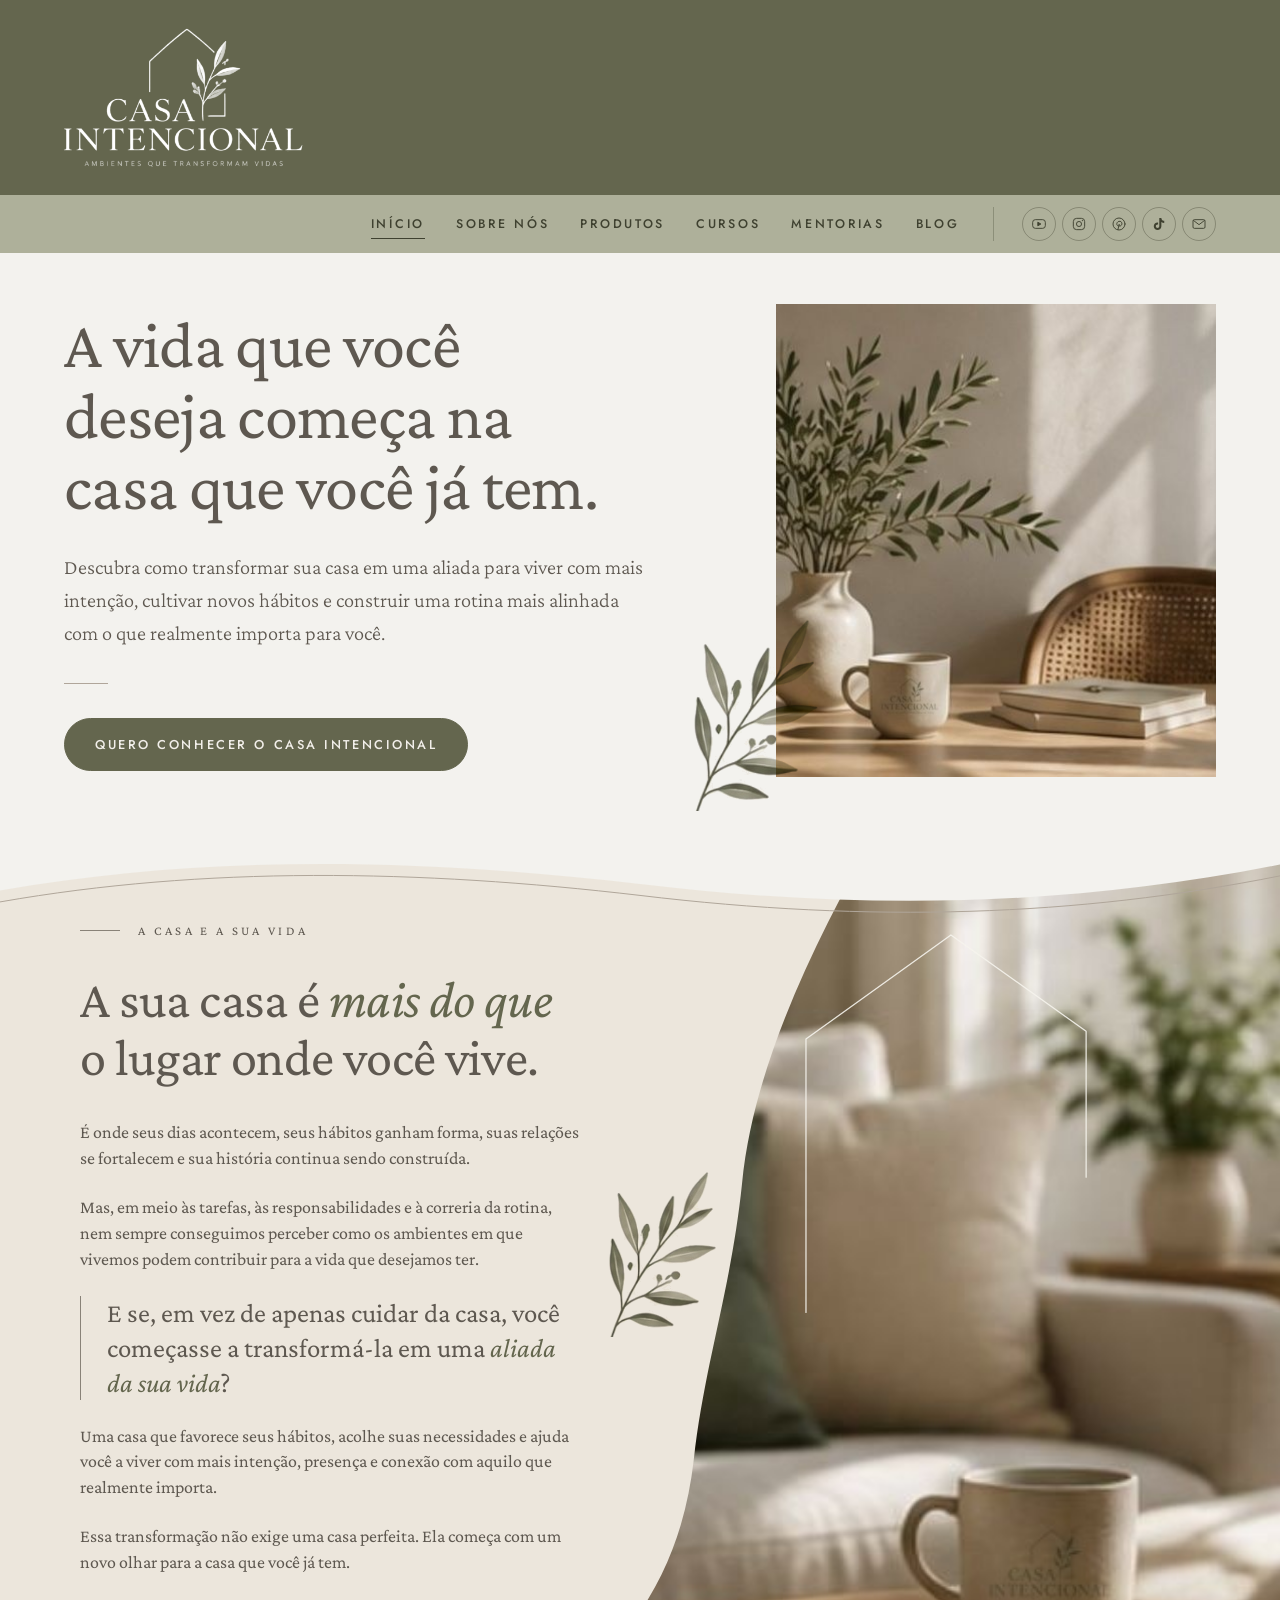
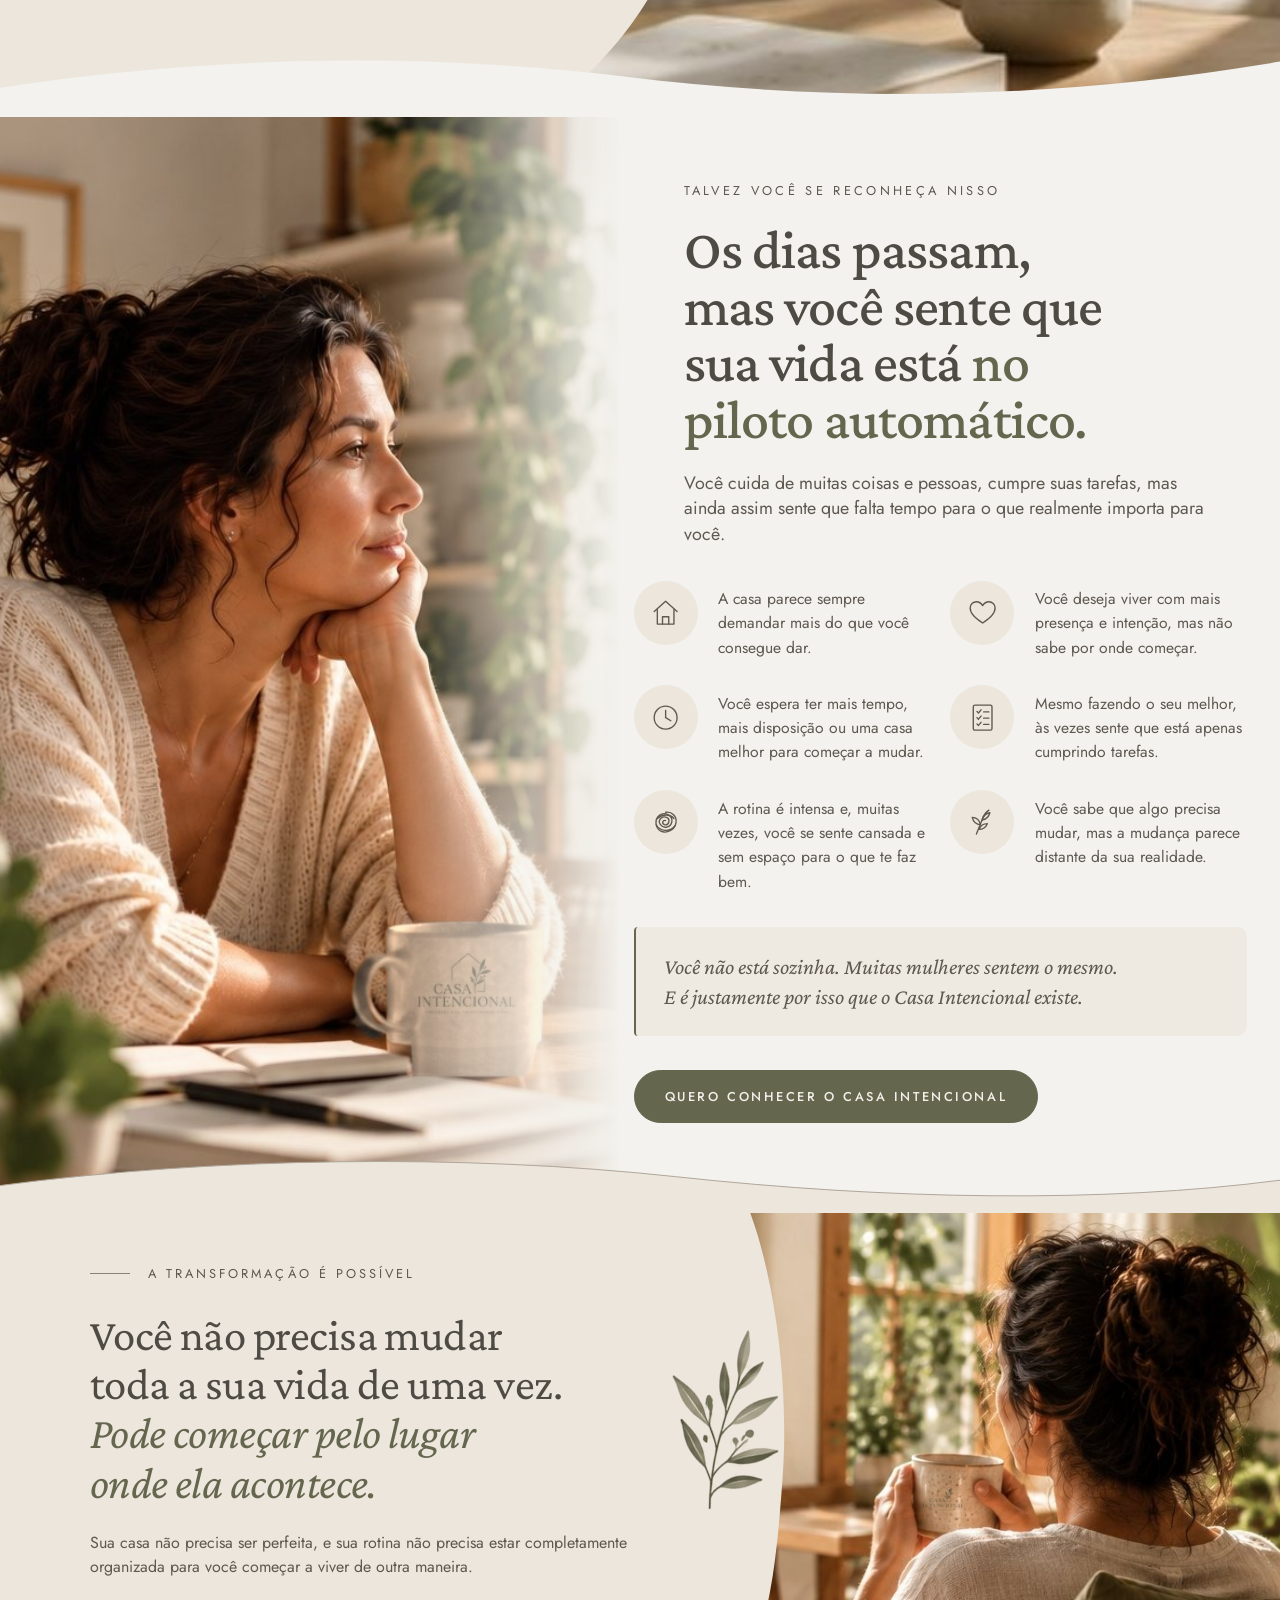
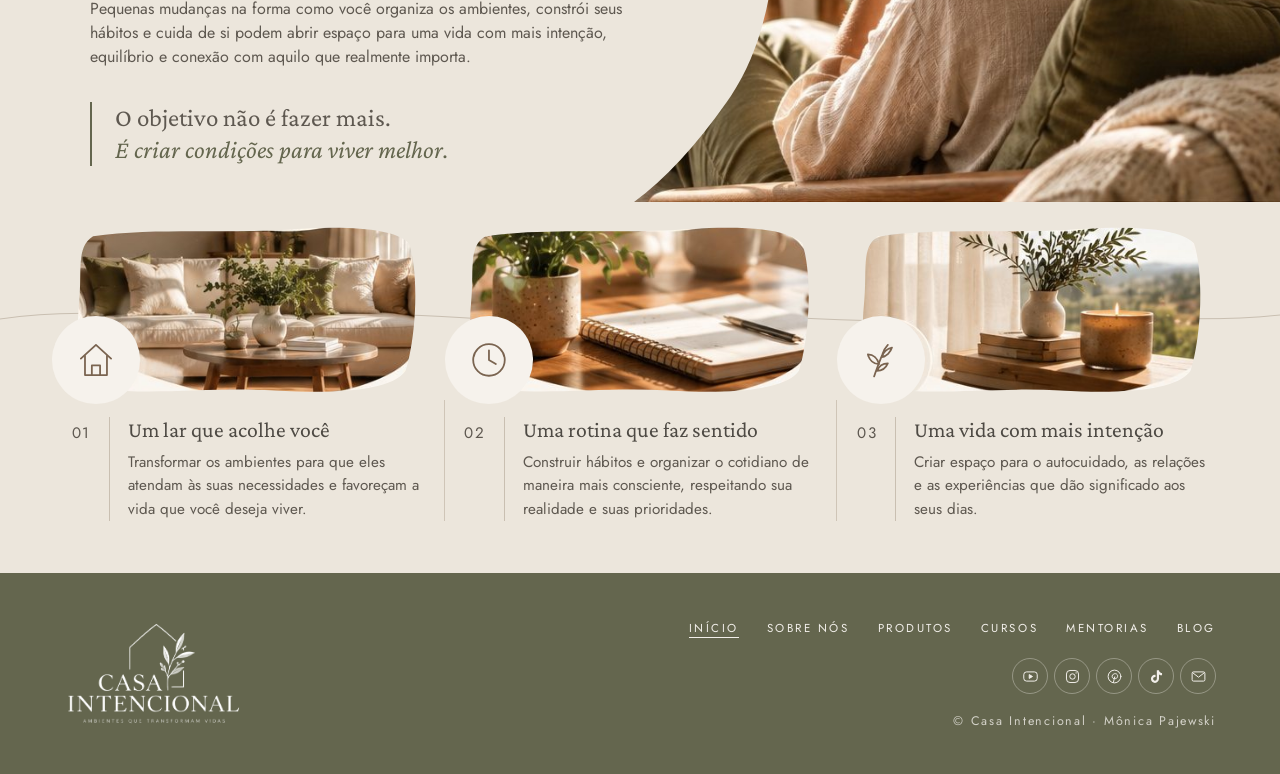
==== index.html @ 57c249c6 "Ícone do TikTok ligado ao perfil @casaintencional Co-Authored-By: Claude Opus 5.5 <noreply@anthropic" ====
<!doctype html>
<html lang="pt-BR">
<head>
<meta charset="utf-8">
<meta name="viewport" content="width=device-width, initial-scale=1, viewport-fit=cover">
<title>Casa Intencional</title>
<meta name="description" content="A vida que você deseja começa na casa que você já tem.">
<link rel="preconnect" href="https://fonts.googleapis.com">
<link rel="preconnect" href="https://fonts.gstatic.com" crossorigin>
<!-- PROVISÓRIO: as fontes originais da identidade não foram enviadas. Substituir por @font-face com os arquivos oficiais. -->
<link rel="stylesheet" href="https://fonts.googleapis.com/css2?family=Crimson+Pro:wght@300;400&family=Jost:wght@300;400;500&display=swap">
<style>
/* Primeira dobra: duas áreas (texto | fotografia + ramo original). Tema único claro, igual ao fundo dos arquivos da marca. */
:root {
  /* Paleta extraída dos círculos de "Paleta de cores" (elementos-paleta.jpeg) */
  --off-white: #F2EFEA;
  --bege: #D6CEC1;
  --taupe: #B0A69A;
  --verde-oliva: #64664E;
  --verde-suave: #AEB09A;
  --cinza-quente: #898278;
  /* Fundo dos arquivos do logotipo e dos elementos gráficos, para os JPEGs se fundirem à página */
  --fundo: #F3F2EE;
  /* Cinza quente escurecido apenas para o texto corrido atingir contraste AA (4.5:1) */
  --texto: #5E5850;

  /* PROVISÓRIO até recebermos os arquivos de fonte oficiais */
  --f-titulo: "Crimson Pro", Georgia, "Times New Roman", serif;
  --f-texto: "Crimson Pro", Georgia, "Times New Roman", serif;
  --f-botao: "Jost", "Helvetica Neue", Arial, sans-serif;

  /* Destino do botão principal: ainda não definido */
  color-scheme: light;
}
* { box-sizing: border-box; }
body { margin: 0; background: var(--fundo); color: var(--texto); font-family: var(--f-texto); -webkit-font-smoothing: antialiased; }
body::before { content: ""; position: fixed; inset: 0 0 auto; height: env(safe-area-inset-top, 0px); z-index: 10; background: var(--verde-oliva); }
img { display: block; max-width: 100%; height: auto; }

.dobra {
  max-width: 1360px; margin: 0 auto;
  padding-left: max(24px, 5vw, env(safe-area-inset-left, 0px));
  padding-right: max(24px, 5vw, env(safe-area-inset-right, 0px));
  padding-block: clamp(32px, 4vw, 56px) clamp(40px, 4vw, 56px);
  display: grid; grid-template-columns: minmax(0, 11fr) minmax(0, 9fr);
  gap: clamp(40px, 6vw, 96px); align-items: center;
}
.texto { min-width: 0; display: grid; justify-items: start; }
.logo { width: clamp(190px, 20vw, 250px); margin: 0 0 clamp(40px, 6vw, 72px) -2px; }
h1 {
  margin: 0; font-family: var(--f-titulo); font-weight: 400; color: var(--texto);
  font-size: clamp(2.5rem, 5.2vw, 4.25rem); line-height: 1.06; letter-spacing: -0.01em;
  text-wrap: balance; max-width: 13em;
}
.apoio { margin: clamp(22px, 2.6vw, 30px) 0 0; max-width: 31em; font-size: clamp(1.14rem, 1.6vw, 1.3rem); line-height: 1.6; font-weight: 300; color: var(--texto); }
.traco { width: 44px; height: 1px; background: var(--taupe); margin-top: clamp(26px, 3vw, 34px); }
.btn {
  margin-top: clamp(26px, 3vw, 34px);
  display: inline-flex; align-items: center; justify-content: center; text-align: center;
  min-height: 52px; padding: 16px 30px; border-radius: 999px;
  border: 1px solid var(--verde-oliva); background: var(--verde-oliva); color: var(--off-white);
  font-family: var(--f-botao); font-weight: 500; font-size: 0.8rem; letter-spacing: 0.2em; text-decoration: none; cursor: pointer;
  transition: background-color .25s ease, color .25s ease;
}
.btn:hover { background: var(--fundo); color: var(--verde-oliva); }
.btn:focus-visible { outline: 2px solid var(--verde-oliva); outline-offset: 4px; }

.visual { position: relative; min-width: 0; justify-self: end; width: 100%; max-width: 440px; }
.foto { width: 100%; aspect-ratio: 438 / 470; object-fit: cover; }
/* Faixa do cabeçalho em verde-oliva com a logo em versão clara */
.topo { background: var(--verde-oliva); }
.topo-inner { max-width: 1360px; margin: 0 auto; display: flex; justify-content: flex-start;
  padding-left: max(24px, 5vw, env(safe-area-inset-left, 0px)); padding-right: max(24px, 5vw, env(safe-area-inset-right, 0px)); padding-block: clamp(16px, 1.8vw, 24px); }
.logo-topo { width: clamp(200px, 20vw, 290px); margin-left: -6px; height: auto; }
.ramo { position: absolute; width: clamp(120px, 14vw, 170px); left: clamp(-96px, -7vw, -60px); bottom: -34px; pointer-events: none; }

@media (max-width: 900px) {
  .dobra { grid-template-columns: 1fr; min-height: 0; gap: 40px; }
  .visual { justify-self: center; max-width: 520px; }
  .ramo { left: -18px; bottom: -28px; width: 120px; }
  .texto { justify-items: center; text-align: center; }
  .logo { margin-left: 0; margin-right: 0; }
  .traco { justify-self: center; }
}
@media (max-width: 560px) {
  .logo { width: 200px; margin-bottom: 36px; }
  .btn { width: 100%; padding-inline: 20px; letter-spacing: 0.16em; }
  .ramo { width: 96px; left: -10px; bottom: -22px; }
}
@media (prefers-reduced-motion: reduce) { .btn { transition: none; } }
/* Segunda dobra: texto editorial à esquerda; fotografia sangrando à direita com borda orgânica (máscara SVG), contorno de casa e ramo original na transição. */
:root { --mask-blob: url("data:image/svg+xml,%3Csvg xmlns='http://www.w3.org/2000/svg' viewBox='0 0 100 100' preserveAspectRatio='none'%3E%3Cpath d='M53 1 C 76 0, 96 13, 99 37 C 100 61, 94 84, 73 95 C 54 100, 28 99, 12 86 C 1 72, 0 47, 6 29 C 13 11, 31 2, 53 1 Z' fill='%23000'/%3E%3C/svg%3E"); }
:root { --mask-d: url("data:image/svg+xml,%3Csvg xmlns='http://www.w3.org/2000/svg' viewBox='0 0 100 100' preserveAspectRatio='none'%3E%3Cpath d='M46 0 C 37 13, 29 27, 27.5 40 C 26 52, 22.5 60, 21 71 C 19.5 82, 14 91, 0 100 L100 100 L100 0 Z' fill='%23000'/%3E%3C/svg%3E");
        --mask-m: url("data:image/svg+xml,%3Csvg xmlns='http://www.w3.org/2000/svg' viewBox='0 0 100 100' preserveAspectRatio='none'%3E%3Cpath d='M0 0 H100 V84 C 82 97, 62 92, 42 94 C 26 96, 12 100, 0 100 Z' fill='%23000'/%3E%3C/svg%3E"); }
.dobra2 { position: relative; overflow: hidden; background: #ECE6DC; }
/* Transições em onda: o fundo claro da primeira dobra desce em curva sobre o bege, com um fio taupe acompanhando a curva */
.onda { position: absolute; left: 0; right: 0; width: 100%; height: clamp(56px, 7vw, 110px); z-index: 4; pointer-events: none; display: block; }
.onda-topo { top: -1px; }
.onda-base { bottom: -1px; }
.dobra2-inner { position: relative; max-width: 1600px; margin: 0 auto; }
.dobra2-texto {
  position: relative; z-index: 2; width: 56%;
  padding-left: max(24px, 6.25vw); padding-right: 1vw;
  padding-block: clamp(84px, 7.5vw, 120px) clamp(120px, 11vw, 170px);
}
.dobra2-foto { position: absolute; z-index: 1; top: 0; bottom: 0; right: 0; left: 42%;
  -webkit-mask: var(--mask-d) 0 0 / 100% 100% no-repeat; mask: var(--mask-d) 0 0 / 100% 100% no-repeat; }
.dobra2-foto img { width: 100%; height: 100%; object-fit: cover; object-position: 58% 50%; }
.dobra2-casa { position: absolute; left: 36%; top: 12%; width: 38%; height: auto; overflow: visible; pointer-events: none; }
.dobra2-ramo { position: absolute; z-index: 3; left: 47%; top: 38%; width: clamp(120px, 11.5vw, 184px); pointer-events: none; }

.olho { display: flex; align-items: center; gap: 18px; margin: 0; font-family: var(--f-texto); font-size: clamp(0.8rem, 0.9vw, 0.9rem); letter-spacing: 0.26em; text-transform: uppercase; color: var(--texto); }
.olho::before { content: ""; width: 40px; height: 1px; background: var(--cinza-quente); flex: none; }
.dobra2 h2 { margin: clamp(28px, 2.6vw, 40px) 0 0; font-family: var(--f-titulo); font-weight: 400; color: var(--texto);
  font-size: clamp(2.3rem, 4.1vw, 4.1rem); line-height: 1.1; letter-spacing: -0.012em; max-width: 12em; text-wrap: balance; }
.dobra2 em { font-style: italic; color: var(--verde-oliva); }
.corpo { display: grid; gap: clamp(18px, 1.8vw, 26px); margin-top: clamp(26px, 2.6vw, 38px); max-width: min(39vw, 640px); }
.corpo p { margin: 0; font-size: clamp(1.08rem, 1.4vw, 1.36rem); line-height: 1.45; font-weight: 400; color: var(--texto); }
.destaque { margin: clamp(18px, 2vw, 30px) 0 clamp(12px, 1.6vw, 24px); padding-left: clamp(20px, 2vw, 30px); border-left: 1px solid var(--cinza-quente);
  font-family: var(--f-titulo); font-weight: 400 !important; font-size: clamp(1.5rem, 2.1vw, 2.1rem) !important; line-height: 1.3 !important; }

@media (max-width: 1000px) {
  .dobra2-inner { display: flex; flex-direction: column; }
  .dobra2-foto { position: relative; inset: auto; height: clamp(300px, 62vw, 560px);
    -webkit-mask: var(--mask-m) 0 0 / 100% 100% no-repeat; mask: var(--mask-m) 0 0 / 100% 100% no-repeat; }
  .dobra2-foto img { object-position: 50% 55%; }
  .dobra2-casa { left: 50%; top: 10%; width: min(40%, 240px); transform: translateX(-20%); }
  .dobra2-ramo { left: max(12px, 4vw); top: calc(clamp(300px, 62vw, 560px) - clamp(90px, 18vw, 150px)); bottom: auto; width: clamp(84px, 16vw, 130px); position: absolute; z-index: 5; }
  .dobra2-texto { width: 100%; padding-left: max(24px, 6vw, env(safe-area-inset-left, 0px)); padding-right: max(24px, 6vw, env(safe-area-inset-right, 0px)); padding-block: 40px 96px; }
  .dobra2 h2 { font-size: clamp(2rem, 6.4vw, 2.9rem); }
  .corpo { max-width: 620px; }
}
@media (max-width: 560px) {
  .olho { font-size: 0.78rem; letter-spacing: 0.22em; gap: 14px; }
  .olho::before { width: 28px; }
  .corpo p { font-size: 1.1rem; line-height: 1.55; }
  .destaque { font-size: 1.5rem !important; }
}
/* Terceira dobra: foto à esquerda com fusão suave para o fundo; à direita olho, título, abertura, lista em duas colunas com ícones em círculos e nota final. Onda clara na base. */
.dobra3 { position: relative; overflow: hidden; background: var(--fundo); }
.dobra3-foto { position: absolute; inset: 0 auto 0 0; width: 49%;
  -webkit-mask-image: linear-gradient(to right, #000 62%, transparent 99%); mask-image: linear-gradient(to right, #000 62%, transparent 99%); }
.dobra3-foto img { width: 100%; height: 100%; object-fit: cover; object-position: 30% 40%; }
.dobra3-onda { position: absolute; left: 0; right: 0; bottom: -1px; width: 100%; height: clamp(36px, 5vw, 72px); z-index: 2; pointer-events: none; }
.dobra3-conteudo { position: relative; z-index: 3; margin-left: 49.5%; padding-right: max(24px, 2.6vw); padding-block: clamp(64px, 4.9vw, 80px) clamp(80px, 7vw, 120px); }
.dobra3-intro { padding-left: 3.9vw; }
.dobra3 .olho3 { margin: 0; font-family: var(--f-botao); font-size: clamp(0.8rem, 0.98vw, 0.95rem); letter-spacing: 0.26em; text-transform: uppercase; color: var(--texto); }
.dobra3 h2 { margin: clamp(18px, 1.6vw, 26px) 0 0; font-family: var(--f-titulo); font-weight: 500; color: #4E4A44;
  font-size: clamp(2.3rem, 4.35vw, 4.4rem); line-height: 1.02; letter-spacing: -0.015em; max-width: 11em; text-wrap: balance; }
.dobra3 h2 .verde { color: var(--verde-oliva); }
.dobra3-lead { margin: clamp(18px, 1.8vw, 28px) 0 0; max-width: 30em; font-family: var(--f-botao); font-weight: 400; font-size: clamp(1.05rem, 1.4vw, 1.35rem); line-height: 1.42; color: var(--texto); }
.sinais { list-style: none; margin: clamp(28px, 2.6vw, 42px) 0 0; padding: 0; display: grid; grid-template-columns: repeat(2, minmax(0, 1fr)); gap: clamp(22px, 2vw, 32px) clamp(20px, 1.6vw, 28px); }
.sinais li { display: grid; grid-template-columns: auto minmax(0, 1fr); gap: clamp(16px, 1.6vw, 26px); align-items: start; }
.sinais .ic { width: clamp(58px, 5vw, 78px); aspect-ratio: 1; border-radius: 50%; background: #ECE6DC; display: grid; place-items: center; }
.sinais .ic svg { width: 52%; height: 52%; }
.sinais p { margin: 0; padding-top: clamp(2px, .5vw, 8px); font-family: var(--f-botao); font-weight: 400; font-size: clamp(0.98rem, 1.12vw, 1.1rem); line-height: 1.55; color: var(--texto); max-width: 17em; }
.nota { margin: clamp(30px, 2.6vw, 42px) 0 0; padding: clamp(20px, 1.9vw, 30px) clamp(22px, 2.2vw, 34px); background: #EFEAE1; border-left: 2px solid var(--verde-oliva); border-radius: 4px 10px 10px 4px;
  font-family: var(--f-titulo); font-style: italic; font-size: clamp(1.2rem, 1.7vw, 1.7rem); line-height: 1.38; color: var(--texto); }
.nota span { display: block; }
.btn-dobra3 { margin-top: clamp(26px, 2.4vw, 38px); }

@media (max-width: 1000px) {
  .dobra3-foto { position: relative; inset: auto; width: 100%; height: clamp(340px, 86vw, 620px);
    -webkit-mask-image: linear-gradient(to bottom, #000 70%, transparent 100%); mask-image: linear-gradient(to bottom, #000 70%, transparent 100%); }
  .dobra3-foto img { object-position: 40% 30%; }
  .dobra3-conteudo { margin-left: 0; margin-top: 8px; padding-left: max(24px, 6vw, env(safe-area-inset-left, 0px)); padding-right: max(24px, 6vw, env(safe-area-inset-right, 0px)); padding-block: 0 80px; }
  .dobra3-intro { padding-left: 0; }
  .dobra3 h2 { font-size: clamp(2.2rem, 7vw, 3.4rem); }
  .dobra3 .qb { display: none; }
}
@media (max-width: 640px) {
  .sinais { grid-template-columns: 1fr; gap: 20px; }
  .sinais p { max-width: none; padding-top: 6px; }
  .nota span { display: inline; }
  .btn-dobra3 { width: 100%; padding-inline: 20px; letter-spacing: 0.16em; }
}
/* Quarta dobra: texto à esquerda e foto da mulher à direita com borda orgânica; abaixo, três caminhos com fotos em recorte orgânico, ícone em círculo, número e texto. */
:root { --mask-d4: url("data:image/svg+xml,%3Csvg xmlns='http://www.w3.org/2000/svg' viewBox='0 0 100 100' preserveAspectRatio='none'%3E%3Cpath d='M18 0 C 22 12, 24 30, 23 45 C 22 60, 21 72, 15 82 C 10 90, 5 96, 0 100 L100 100 L100 0 Z' fill='%23000'/%3E%3C/svg%3E");
        --mask-card: url("data:image/svg+xml,%3Csvg xmlns='http://www.w3.org/2000/svg' viewBox='0 0 100 100' preserveAspectRatio='none'%3E%3Cpath d='M11 10 C 27 5, 46 12, 62 8 C 77 5, 89 7, 94 15 C 97 31, 96 68, 93 82 C 89 93, 76 91, 60 89 C 43 87, 27 94, 12 91 C 5 87, 3 68, 4 41 C 4 23, 5 13, 11 10 Z' fill='%23000'/%3E%3C/svg%3E"); }
.dobra4 { position: relative; background: #ECE6DC; overflow: hidden; }
.dobra4-topo { position: relative; min-height: 41vw; }
.dobra4-foto { position: absolute; top: 0; right: 0; bottom: 0; width: 50.5%;
  -webkit-mask: var(--mask-d4) 0 0 / 100% 100% no-repeat; mask: var(--mask-d4) 0 0 / 100% 100% no-repeat; }
.dobra4-foto img { width: 100%; height: 100%; object-fit: cover; object-position: 60% 40%; }
.dobra4-ramo { position: absolute; z-index: 3; left: 52.5%; top: 20%; width: clamp(120px, 11vw, 180px); transform: rotate(-18deg); pointer-events: none; }
.dobra4-texto { position: relative; z-index: 2; width: 54%; padding-left: max(24px, 7vw); padding-right: 2vw; padding-block: clamp(48px, 4vw, 66px) clamp(36px, 2.6vw, 44px); }
.dobra4 .olho { color: var(--texto); font-family: var(--f-botao); letter-spacing: 0.24em; }
.dobra4 h2 { margin: clamp(22px, 2.2vw, 34px) 0 0; font-family: var(--f-titulo); font-weight: 400; color: #4E4A44; font-size: clamp(2.1rem, 3.5vw, 3.5rem); line-height: 1.1; letter-spacing: -0.012em; }
.dobra4 h2 em { display: block; font-style: italic; color: var(--verde-oliva); }
.dobra4-corpo { display: grid; gap: clamp(14px, 1.4vw, 22px); margin-top: clamp(18px, 1.8vw, 28px); max-width: 39em; }
.dobra4-corpo p { margin: 0; font-family: var(--f-botao); font-weight: 400; font-size: clamp(1rem, 1.17vw, 1.15rem); line-height: 1.5; color: var(--texto); }
.dobra4 .destaque4 { margin: clamp(12px, 1.2vw, 20px) 0 0; padding-left: clamp(18px, 1.8vw, 28px); border-left: 2px solid var(--verde-oliva);
  font-family: var(--f-titulo); font-size: clamp(1.4rem, 1.95vw, 1.95rem); line-height: 1.28; color: var(--texto); }
.destaque4 em { display: block; font-style: italic; color: var(--verde-oliva); }

.caminhos { position: relative; background: #ECE6DC; padding: clamp(20px, 1.4vw, 24px) max(24px, 4vw) clamp(48px, 4vw, 64px); }
.caminhos-linha { position: absolute; left: 0; right: 0; top: clamp(88px, 7.4vw, 124px); width: 100%; height: 40px; pointer-events: none; }
.caminhos ol { position: relative; list-style: none; margin: 0 auto; padding: 0; max-width: 1440px; display: grid; grid-template-columns: repeat(3, minmax(0, 1fr)); gap: 0; }
.caminho { position: relative; padding-inline: clamp(12px, 1.6vw, 30px); min-width: 0; }
.caminho + .caminho::before { content: ""; position: absolute; left: 0; bottom: 0; height: clamp(110px, 9.5vw, 150px); width: 1px; background: #CFC5B7; }
.caminho-foto { position: relative; width: 100%; aspect-ratio: 402 / 202; }
.caminho-foto img { width: 100%; height: 100%; object-fit: cover; -webkit-mask: var(--mask-card) 0 0 / 100% 100% no-repeat; mask: var(--mask-card) 0 0 / 100% 100% no-repeat; }
.caminho-ic { position: absolute; left: -5.5%; top: 53%; width: 25%; aspect-ratio: 1; border-radius: 50%; background: #F6F2EC; display: grid; place-items: center; }
.caminho-ic svg { width: 50%; height: 50%; }
.caminho-texto { display: grid; grid-template-columns: auto minmax(0, 1fr); column-gap: clamp(14px, 1.4vw, 22px); margin-top: clamp(14px, 1.4vw, 22px); }
.caminho-num { font-family: var(--f-botao); font-size: clamp(0.95rem, 1.15vw, 1.15rem); letter-spacing: 0.12em; color: var(--texto); padding-top: .35em; padding-right: clamp(14px, 1.4vw, 22px); border-right: 1px solid #C9BFB1; height: 100%; }
.caminho h3 { margin: 0; font-family: var(--f-titulo); font-weight: 400; font-size: clamp(1.35rem, 1.7vw, 1.7rem); line-height: 1.2; color: #4E4A44; }
.caminho p { margin: 8px 0 0; font-family: var(--f-botao); font-weight: 400; font-size: clamp(0.95rem, 1.07vw, 1.05rem); line-height: 1.55; color: var(--texto); max-width: 24em; }

@media (max-width: 1000px) {
  .dobra4-topo { min-height: 0; display: flex; flex-direction: column; }
  .dobra4-foto { position: relative; width: 100%; height: clamp(300px, 70vw, 560px); order: -1;
    -webkit-mask: var(--mask-m) 0 0 / 100% 100% no-repeat; mask: var(--mask-m) 0 0 / 100% 100% no-repeat; }
  .dobra4-foto img { width: 132%; max-width: none; margin-left: -32%; object-position: 50% 35%; }
  .dobra4-ramo { left: auto; right: max(12px, 4vw); top: calc(clamp(300px, 70vw, 560px) - clamp(110px, 22vw, 170px)); width: clamp(80px, 15vw, 120px); }
  .dobra4-texto { width: 100%; padding-left: max(24px, 6vw); padding-right: max(24px, 6vw); padding-block: 32px 40px; }
  .dobra4 h2 { font-size: clamp(2rem, 6.4vw, 3rem); }
  .dobra4 .qb { display: none; }
  .dobra4-ramo { display: none; }
  .caminhos-linha { display: none; }
  .caminhos ol { grid-template-columns: 1fr; gap: 44px; max-width: 560px; }
  .caminho { padding-inline: 0 0; padding-left: 4%; }
  .caminho + .caminho::before { display: none; }
}
</style>
<link rel="stylesheet" href="assets/site.css">
</head>
<body>
<header class="topo">
  <div class="topo-inner">
    <a href="index.html" aria-label="Casa Intencional, página inicial"><img class="logo-topo" src="assets/logoclara.png" alt="Casa Intencional. Ambientes que transformam vidas" width="870" height="519" decoding="async"></a>
  </div>
  <div class="barra-menu">
    <div class="barra-inner">
    <nav class="menu" aria-label="Menu principal"><button class="menu-btn" type="button" aria-expanded="false" aria-controls="menu-lista"><span class="barras" aria-hidden="true"></span><span class="rotulo">Menu</span></button><ul id="menu-lista"><li><a href="index.html" aria-current="page">Início</a></li><li><a href="sobre-nos.html">Sobre Nós</a></li><li><a href="produtos.html">Produtos</a></li><li><a href="cursos.html">Cursos</a></li><li><a href="mentorias.html">Mentorias</a></li><li><a href="blog.html">Blog</a></li></ul></nav>
    <!-- Links das redes sociais: trocar href="#" pelo endereço de cada perfil -->
    <ul class="redes"><li><a href="https://www.youtube.com/@casaintencional" data-rede="youtube" target="_blank" rel="noopener" aria-label="YouTube da Casa Intencional" title="YouTube"><svg viewBox="0 0 24 24" fill="none" stroke="currentColor" stroke-width="1.4" stroke-linejoin="round"><rect x="2.5" y="5.5" width="19" height="13" rx="4"/><path d="M10.2 9.3 V14.7 L14.8 12 Z" fill="currentColor"/></svg></a></li><li><a href="https://www.instagram.com/casaintencionaloficial" data-rede="instagram" target="_blank" rel="noopener" aria-label="Instagram da Casa Intencional" title="Instagram"><svg viewBox="0 0 24 24" fill="none" stroke="currentColor" stroke-width="1.4"><rect x="3.5" y="3.5" width="17" height="17" rx="5"/><circle cx="12" cy="12" r="3.8"/><circle cx="17.1" cy="6.9" r=".9" fill="currentColor" stroke="none"/></svg></a></li><li><a href="https://br.pinterest.com/casaintencional1/" data-rede="pinterest" target="_blank" rel="noopener" aria-label="Pinterest da Casa Intencional" title="Pinterest"><svg viewBox="0 0 24 24" fill="none" stroke="currentColor" stroke-width="1.4" stroke-linecap="round" stroke-linejoin="round"><circle cx="12" cy="12" r="9"/><path d="M12.3 12.6 L10.4 20.4"/><path d="M10.9 15 C 9.2 14.5, 8.5 13.1, 8.7 11.6 C 9 9.2, 11.2 7.7, 13.5 8 C 15.6 8.3, 16.7 10.1, 16.3 12.1 C 15.9 14, 14.5 15.2, 12.9 15 C 12.2 14.9, 11.8 14.4, 12 13.6"/></svg></a></li><li><a href="https://www.tiktok.com/@casaintencional" data-rede="tiktok" target="_blank" rel="noopener" aria-label="TikTok da Casa Intencional" title="TikTok"><svg viewBox="0 0 24 24" fill="currentColor"><path d="M16.6 5.82A4.28 4.28 0 0 1 15.54 3h-3.09v12.4a2.59 2.59 0 0 1-2.59 2.5c-1.42 0-2.6-1.16-2.6-2.6 0-1.72 1.66-3.01 3.37-2.48V9.66c-3.45-.46-6.47 2.22-6.47 5.64 0 3.33 2.76 5.7 5.69 5.7 3.14 0 5.69-2.55 5.69-5.7V9.01a7.35 7.35 0 0 0 4.3 1.38V7.3s-1.88.09-3.24-1.48z"/></svg></a></li><li><a href="mailto:contato@casaintencionaloficial.com" data-rede="email" aria-label="E-mail: contato@casaintencionaloficial.com" title="contato@casaintencionaloficial.com"><svg viewBox="0 0 24 24" fill="none" stroke="currentColor" stroke-width="1.4" stroke-linejoin="round"><rect x="3" y="5.5" width="18" height="13" rx="2"/><path d="M3.5 6.5 L12 13 L20.5 6.5"/></svg></a></li></ul>
    </div>
  </div>
</header>
<main>
  <section class="dobra" aria-labelledby="titulo">
    <div class="texto">
      <h1 id="titulo">A vida que você deseja começa na casa que você já tem.</h1>
      <p class="apoio">Descubra como transformar sua casa em uma aliada para viver com mais intenção, cultivar novos hábitos e construir uma rotina mais alinhada com o que realmente importa para você.</p>
      <span class="traco" aria-hidden="true"></span>
      <!-- Destino a configurar: troque por <a class="btn" href="URL_OU_#secao"> quando o destino existir -->
      <button class="btn" type="button" id="cta-principal" data-destino="">QUERO CONHECER O CASA INTENCIONAL</button>
    </div>
    <div class="visual">
      <img class="foto" src="assets/mesa.jpg" alt="Mesa de madeira com vaso de ramos, caneca e livros sob luz natural" width="438" height="470" fetchpriority="high">
      <img class="ramo" src="assets/ramo.png" alt="" width="280" height="326" aria-hidden="true">
    </div>
  </section>
  <section class="dobra2" aria-labelledby="titulo-dobra2">
    <svg class="onda onda-topo" viewBox="0 0 1440 110" preserveAspectRatio="none" aria-hidden="true" focusable="false">
      <path d="M0 0 H1440 V46 C 1210 96, 980 104, 720 70 C 470 38, 230 34, 0 78 Z" fill="#F3F2EE"/>
      <path d="M0 92 C 230 48, 470 52, 720 84 C 980 118, 1210 110, 1440 60" fill="none" stroke="#B0A69A" stroke-width="1" vector-effect="non-scaling-stroke"/>
    </svg>
    <div class="dobra2-inner">
      <div class="dobra2-foto">
        <img src="assets/sala.jpg" alt="Sala com sofá claro, almofada verde, manta e mesa de madeira com caneca e livro, sob luz natural" width="431" height="470" loading="lazy" decoding="async">
        <svg class="dobra2-casa" viewBox="0 0 290 390" aria-hidden="true" focusable="false">
          <path d="M1 389 V108 L150 1 L289 100 V250" fill="none" stroke="#F7F4EE" stroke-opacity=".9" stroke-width="1.3" stroke-linejoin="round" stroke-linecap="round"/>
        </svg>
      </div>
      <img class="dobra2-ramo" src="assets/ramo.png" alt="" width="280" height="326" aria-hidden="true" loading="lazy">
      <div class="dobra2-texto">
        <p class="olho">A casa e a sua vida</p>
        <h2 id="titulo-dobra2">A sua casa é <em>mais do que</em> o lugar onde você vive.</h2>
        <div class="corpo">
          <p>É onde seus dias acontecem, seus hábitos ganham forma, suas relações se fortalecem e sua história continua sendo construída.</p>
          <p>Mas, em meio às tarefas, às responsabilidades e à correria da rotina, nem sempre conseguimos perceber como os ambientes em que vivemos podem contribuir para a vida que desejamos ter.</p>
          <p class="destaque">E se, em vez de apenas cuidar da casa, você começasse a transformá-la em uma <em>aliada da sua vida</em>?</p>
          <p>Uma casa que favorece seus hábitos, acolhe suas necessidades e ajuda você a viver com mais intenção, presença e conexão com aquilo que realmente importa.</p>
          <p>Essa transformação não exige uma casa perfeita. Ela começa com um novo olhar para a casa que você já tem.</p>
        </div>
      </div>
    </div>
    <svg class="onda onda-base" viewBox="0 0 1440 110" preserveAspectRatio="none" aria-hidden="true" focusable="false">
      <path d="M0 110 H1440 V40 C 1190 86, 950 92, 700 58 C 450 26, 220 36, 0 72 Z" fill="#F3F2EE"/>
    </svg>
  </section>

  <section class="dobra3" aria-labelledby="titulo-dobra3">
    <div class="dobra3-foto">
      <img src="assets/mulher.jpg" alt="Mulher sentada à mesa de madeira, com uma caneca e um caderno, olhando pensativa pela janela" width="752" height="962" loading="lazy" decoding="async">
    </div>
    <div class="dobra3-conteudo">
      <div class="dobra3-intro">
        <p class="olho3">Talvez você se reconheça nisso</p>
        <h2 id="titulo-dobra3">Os dias passam,<br class="qb"> mas você sente que<br class="qb"> sua vida está <span class="verde">no<br class="qb"> piloto automático.</span></h2>
        <p class="dobra3-lead">Você cuida de muitas coisas e pessoas, cumpre suas tarefas, mas ainda assim sente que falta tempo para o que realmente importa para você.</p>
      </div>
      <ul class="sinais">
          <li><span class="ic" aria-hidden="true"><svg viewBox="0 0 32 32" fill="none" stroke="#5E5850" stroke-width="1.3" stroke-linecap="round" stroke-linejoin="round"><path d="M5 15 L16 5 L27 15"/><path d="M8 13 V27 H24 V13"/><path d="M13 27 V20 H19 V27"/></svg></span><p>A casa parece sempre demandar mais do que você consegue dar.</p></li>
          <li><span class="ic" aria-hidden="true"><svg viewBox="0 0 32 32" fill="none" stroke="#5E5850" stroke-width="1.3" stroke-linecap="round" stroke-linejoin="round"><path d="M16 26 C 9 21, 4 17, 4 11.5 C 4 8, 6.8 5.5, 10 5.5 C 12.6 5.5, 14.6 7, 16 9.2 C 17.4 7, 19.4 5.5, 22 5.5 C 25.2 5.5, 28 8, 28 11.5 C 28 17, 23 21, 16 26 Z"/></svg></span><p>Você deseja viver com mais presença e intenção, mas não sabe por onde começar.</p></li>
          <li><span class="ic" aria-hidden="true"><svg viewBox="0 0 32 32" fill="none" stroke="#5E5850" stroke-width="1.3" stroke-linecap="round" stroke-linejoin="round"><circle cx="16" cy="16" r="11"/><path d="M16 9 V16 L21 19"/></svg></span><p>Você espera ter mais tempo, mais disposição ou uma casa melhor para começar a mudar.</p></li>
          <li><span class="ic" aria-hidden="true"><svg viewBox="0 0 32 32" fill="none" stroke="#5E5850" stroke-width="1.3" stroke-linecap="round" stroke-linejoin="round"><rect x="7" y="4" width="18" height="24" rx="1.5"/><path d="M10.5 10 l1.5 1.5 l2.5 -3 M17 10.5 H22 M10.5 16 l1.5 1.5 l2.5 -3 M17 16.5 H22 M10.5 22 l1.5 1.5 l2.5 -3 M17 22.5 H22"/></svg></span><p>Mesmo fazendo o seu melhor, às vezes sente que está apenas cumprindo tarefas.</p></li>
          <li><span class="ic" aria-hidden="true"><svg viewBox="0 0 32 32" fill="none" stroke="#5E5850" stroke-width="1.3" stroke-linecap="round" stroke-linejoin="round"><path d="M16 6 C 22 5, 27 10, 26 16 C 25 23, 17 27, 11 24 C 6 21, 5 13, 10 9 C 15 5, 23 9, 22 15 C 21 21, 14 22, 11 18 C 8 14, 12 9, 17 11 C 21 13, 19 19, 15 18 C 12 17, 13 13, 16 14"/><path d="M8 12 C 12 8, 20 7, 24 12 M7 18 C 10 24, 20 26, 25 19"/></svg></span><p>A rotina é intensa e, muitas vezes, você se sente cansada e sem espaço para o que te faz bem.</p></li>
          <li><span class="ic" aria-hidden="true"><svg viewBox="0 0 32 32" fill="none" stroke="#5E5850" stroke-width="1.3" stroke-linecap="round" stroke-linejoin="round"><path d="M10 27 C 12 22, 14 17, 16 12 C 17 9, 19 6, 22 4"/><path d="M14 18 C 10 18, 7 15, 6 11 C 10 11, 13 14, 14 18 Z"/><path d="M15.5 13.5 C 19 13, 22 10, 23 6.5 C 19.5 7, 16.5 10, 15.5 13.5 Z"/><path d="M12.5 22.5 C 16 22.5, 19 20.5, 20.5 17 C 17 17, 14 19, 12.5 22.5 Z"/></svg></span><p>Você sabe que algo precisa mudar, mas a mudança parece distante da sua realidade.</p></li>
      </ul>
      <p class="nota"><span>Você não está sozinha. Muitas mulheres sentem o mesmo.</span> <span>E é justamente por isso que o Casa Intencional existe.</span></p>
      <!-- Destino a configurar, igual ao botão da primeira dobra -->
      <button class="btn btn-dobra3" type="button" data-destino="">QUERO CONHECER O CASA INTENCIONAL</button>
    </div>
    <svg class="dobra3-onda" viewBox="0 0 1440 72" preserveAspectRatio="none" aria-hidden="true" focusable="false"><path d="M0 40 C 240 8, 520 4, 760 30 C 1000 56, 1240 60, 1440 34 V72 H0 Z" fill="#ECE6DC"/><path d="M0 40 C 240 8, 520 4, 760 30 C 1000 56, 1240 60, 1440 34" fill="none" stroke="#B0A69A" stroke-width="1" vector-effect="non-scaling-stroke"/></svg>
  </section>
  <section class="dobra4" aria-labelledby="titulo-dobra4">
    <div class="dobra4-topo">
      <div class="dobra4-foto">
        <img src="assets/d4main.jpg" alt="Mulher de costas, sentada no sofá com almofadas verdes, segurando uma xícara e olhando pela janela" width="776" height="632" loading="lazy" decoding="async">
      </div>
      <img class="dobra4-ramo" src="assets/ramo.png" alt="" width="280" height="326" aria-hidden="true" loading="lazy">
      <div class="dobra4-texto">
        <p class="olho">A transformação é possível</p>
        <h2 id="titulo-dobra4">Você não precisa mudar<br class="qb"> toda a sua vida de uma vez. <em>Pode começar pelo lugar<br class="qb"> onde ela acontece.</em></h2>
        <div class="dobra4-corpo">
          <p>Sua casa não precisa ser perfeita, e sua rotina não precisa estar completamente organizada para você começar a viver de outra maneira.</p>
          <p>Pequenas mudanças na forma como você organiza os ambientes, constrói seus hábitos e cuida de si podem abrir espaço para uma vida com mais intenção, equilíbrio e conexão com aquilo que realmente importa.</p>
          <p class="destaque4">O objetivo não é fazer mais. <em>É criar condições para viver melhor.</em></p>
        </div>
      </div>
    </div>
    <div class="caminhos">
      <svg class="caminhos-linha" viewBox="0 0 1440 40" preserveAspectRatio="none" aria-hidden="true" focusable="false"><path d="M0 22 C 120 6, 240 30, 360 20 C 480 10, 600 34, 720 22 C 840 10, 960 32, 1080 20 C 1200 8, 1320 30, 1440 18" fill="none" stroke="#C9BFB1" stroke-width="1" vector-effect="non-scaling-stroke"/></svg>
      <ol>
        <li class="caminho">
          <div class="caminho-foto">
            <img src="assets/d4c1.jpg" alt="Sala acolhedora com sofá claro, almofadas, mesa de centro de madeira e vaso com folhagens" width="402" height="202" loading="lazy" decoding="async">
            <span class="caminho-ic" aria-hidden="true"><svg viewBox="0 0 32 32" fill="none" stroke="#7A6450" stroke-width="1.3" stroke-linecap="round" stroke-linejoin="round"><path d="M5 15 L16 5 L27 15"/><path d="M8 13 V27 H24 V13"/><path d="M13 27 V20 H19 V27"/></svg></span>
          </div>
          <div class="caminho-texto">
            <span class="caminho-num">01</span>
            <div>
              <h3>Um lar que acolhe você</h3>
              <p>Transformar os ambientes para que eles atendam às suas necessidades e favoreçam a vida que você deseja viver.</p>
            </div>
          </div>
        </li>
        <li class="caminho">
          <div class="caminho-foto">
            <img src="assets/d4c2.jpg" alt="Mesa de madeira com caderno aberto, caneta, vaso com planta e xícara sob luz natural" width="402" height="202" loading="lazy" decoding="async">
            <span class="caminho-ic" aria-hidden="true"><svg viewBox="0 0 32 32" fill="none" stroke="#7A6450" stroke-width="1.3" stroke-linecap="round" stroke-linejoin="round"><circle cx="16" cy="16" r="11.5"/><path d="M16 9 V16 L21 19"/></svg></span>
          </div>
          <div class="caminho-texto">
            <span class="caminho-num">02</span>
            <div>
              <h3>Uma rotina que faz sentido</h3>
              <p>Construir hábitos e organizar o cotidiano de maneira mais consciente, respeitando sua realidade e suas prioridades.</p>
            </div>
          </div>
        </li>
        <li class="caminho">
          <div class="caminho-foto">
            <img src="assets/d4c3.jpg" alt="Canto tranquilo junto à janela com livros, vaso de folhagens e vela acesa" width="402" height="202" loading="lazy" decoding="async">
            <span class="caminho-ic" aria-hidden="true"><svg viewBox="0 0 32 32" fill="none" stroke="#7A6450" stroke-width="1.3" stroke-linecap="round" stroke-linejoin="round"><path d="M11 28 C 13 22, 15 17, 17 12 C 18 9, 19 7, 21 5"/><path d="M14.5 19 C 10.5 19, 7.5 16, 6.5 12 C 10.5 12, 13.5 15, 14.5 19 Z"/><path d="M16.5 14 C 20 13.5, 23 10.5, 24 7 C 20.5 7.5, 17.5 10.5, 16.5 14 Z"/><path d="M13 24 C 16.5 24, 19.5 22, 21 18.5 C 17.5 18.5, 14.5 20.5, 13 24 Z"/></svg></span>
          </div>
          <div class="caminho-texto">
            <span class="caminho-num">03</span>
            <div>
              <h3>Uma vida com mais intenção</h3>
              <p>Criar espaço para o autocuidado, as relações e as experiências que dão significado aos seus dias.</p>
            </div>
          </div>
        </li>
      </ol>
    </div>
  </section>
</main>
<footer class="rodape">
  <div class="rodape-inner">
    <a href="index.html" aria-label="Casa Intencional, página inicial"><img src="assets/logoclara.png" alt="Casa Intencional" width="870" height="519" loading="lazy" decoding="async"></a>
    <div class="rodape-col">
    <nav class="menu" aria-label="Menu do rodapé"><ul><li><a href="index.html" aria-current="page">Início</a></li><li><a href="sobre-nos.html">Sobre Nós</a></li><li><a href="produtos.html">Produtos</a></li><li><a href="cursos.html">Cursos</a></li><li><a href="mentorias.html">Mentorias</a></li><li><a href="blog.html">Blog</a></li></ul></nav>
    <!-- Links das redes sociais: trocar href="#" pelo endereço de cada perfil -->
    <ul class="redes"><li><a href="https://www.youtube.com/@casaintencional" data-rede="youtube" target="_blank" rel="noopener" aria-label="YouTube da Casa Intencional" title="YouTube"><svg viewBox="0 0 24 24" fill="none" stroke="currentColor" stroke-width="1.4" stroke-linejoin="round"><rect x="2.5" y="5.5" width="19" height="13" rx="4"/><path d="M10.2 9.3 V14.7 L14.8 12 Z" fill="currentColor"/></svg></a></li><li><a href="https://www.instagram.com/casaintencionaloficial" data-rede="instagram" target="_blank" rel="noopener" aria-label="Instagram da Casa Intencional" title="Instagram"><svg viewBox="0 0 24 24" fill="none" stroke="currentColor" stroke-width="1.4"><rect x="3.5" y="3.5" width="17" height="17" rx="5"/><circle cx="12" cy="12" r="3.8"/><circle cx="17.1" cy="6.9" r=".9" fill="currentColor" stroke="none"/></svg></a></li><li><a href="https://br.pinterest.com/casaintencional1/" data-rede="pinterest" target="_blank" rel="noopener" aria-label="Pinterest da Casa Intencional" title="Pinterest"><svg viewBox="0 0 24 24" fill="none" stroke="currentColor" stroke-width="1.4" stroke-linecap="round" stroke-linejoin="round"><circle cx="12" cy="12" r="9"/><path d="M12.3 12.6 L10.4 20.4"/><path d="M10.9 15 C 9.2 14.5, 8.5 13.1, 8.7 11.6 C 9 9.2, 11.2 7.7, 13.5 8 C 15.6 8.3, 16.7 10.1, 16.3 12.1 C 15.9 14, 14.5 15.2, 12.9 15 C 12.2 14.9, 11.8 14.4, 12 13.6"/></svg></a></li><li><a href="https://www.tiktok.com/@casaintencional" data-rede="tiktok" target="_blank" rel="noopener" aria-label="TikTok da Casa Intencional" title="TikTok"><svg viewBox="0 0 24 24" fill="currentColor"><path d="M16.6 5.82A4.28 4.28 0 0 1 15.54 3h-3.09v12.4a2.59 2.59 0 0 1-2.59 2.5c-1.42 0-2.6-1.16-2.6-2.6 0-1.72 1.66-3.01 3.37-2.48V9.66c-3.45-.46-6.47 2.22-6.47 5.64 0 3.33 2.76 5.7 5.69 5.7 3.14 0 5.69-2.55 5.69-5.7V9.01a7.35 7.35 0 0 0 4.3 1.38V7.3s-1.88.09-3.24-1.48z"/></svg></a></li><li><a href="mailto:contato@casaintencionaloficial.com" data-rede="email" aria-label="E-mail: contato@casaintencionaloficial.com" title="contato@casaintencionaloficial.com"><svg viewBox="0 0 24 24" fill="none" stroke="currentColor" stroke-width="1.4" stroke-linejoin="round"><rect x="3" y="5.5" width="18" height="13" rx="2"/><path d="M3.5 6.5 L12 13 L20.5 6.5"/></svg></a></li></ul>
    <p>© Casa Intencional · Mônica Pajewski</p>
    </div>
  </div>
</footer>
<script>
(function () {
  var b = document.querySelector('.menu-btn'); if (!b) return;
  var m = b.closest('.menu');
  b.addEventListener('click', function () { var a = m.classList.toggle('aberto'); b.setAttribute('aria-expanded', a ? 'true' : 'false'); });
  document.addEventListener('keydown', function (e) { if (e.key === 'Escape' && m.classList.contains('aberto')) { m.classList.remove('aberto'); b.setAttribute('aria-expanded', 'false'); b.focus(); } });
})();
</script>
</body>
</html>
---- assets/site.css ----
/* Estilos compartilhados: menu de navegação (todas as páginas) e subpáginas (Sobre Nós, Cursos, Mentorias, Blog).
   Mesma paleta, fontes e elementos da página inicial. */
:root {
  --off-white: #F2EFEA;
  --bege: #D6CEC1;
  --taupe: #B0A69A;
  --verde-oliva: #64664E;
  --verde-suave: #AEB09A;
  --cinza-quente: #898278;
  --fundo: #F3F2EE;
  --areia: #ECE6DC;
  --texto: #5E5850;
  --titulo: #4E4A44;
  /* PROVISÓRIO até recebermos os arquivos de fonte oficiais */
  --f-titulo: "Crimson Pro", Georgia, "Times New Roman", serif;
  --f-texto: "Crimson Pro", Georgia, "Times New Roman", serif;
  --f-botao: "Jost", "Helvetica Neue", Arial, sans-serif;
  --margem: max(24px, 5vw);
}

/* ---------- Menu ---------- */
.topo { position: relative; z-index: 20; }
.topo-inner { align-items: center; justify-content: space-between !important; gap: 24px; }
.topo-inner > a { display: block; flex: none; }
.menu { display: flex; align-items: center; }
.menu ul { list-style: none; margin: 0; padding: 0; display: flex; align-items: center; gap: clamp(18px, 2.4vw, 40px); }
.menu a {
  position: relative; display: inline-block; padding: 8px 0;
  font-family: var(--f-botao); font-weight: 400; font-size: 0.78rem; letter-spacing: 0.22em; text-transform: uppercase;
  color: var(--off-white); text-decoration: none; white-space: nowrap;
}
.menu a::after { content: ""; position: absolute; left: 0; right: 0; bottom: 2px; height: 1px; background: currentColor; transform: scaleX(0); transform-origin: left; transition: transform .3s ease; }
.menu a:hover::after, .menu a[aria-current="page"]::after { transform: scaleX(1); }
.menu a:focus-visible { outline: 1px solid var(--off-white); outline-offset: 4px; }
.menu-btn {
  display: none; align-items: center; gap: 10px; padding: 10px 2px; background: none; border: 0; cursor: pointer;
  color: var(--off-white); font-family: var(--f-botao); font-size: 0.74rem; letter-spacing: 0.22em; text-transform: uppercase;
}
.menu-btn .barras { position: relative; width: 22px; height: 1px; background: currentColor; transition: background-color .2s; }
.menu-btn .barras::before, .menu-btn .barras::after { content: ""; position: absolute; left: 0; width: 22px; height: 1px; background: currentColor; transition: transform .25s ease; }
.menu-btn .barras::before { top: -7px; }
.menu-btn .barras::after { top: 7px; }
.menu-btn[aria-expanded="true"] .barras { background: transparent; }
.menu-btn[aria-expanded="true"] .barras::before { transform: translateY(7px) rotate(45deg); }
.menu-btn[aria-expanded="true"] .barras::after { transform: translateY(-7px) rotate(-45deg); }
.menu-btn:focus-visible { outline: 1px solid var(--off-white); outline-offset: 4px; }

@media (max-width: 900px) {
  .menu-btn { display: inline-flex; }
  .menu ul {
    position: absolute; left: 0; right: 0; top: 100%;
    flex-direction: column; align-items: stretch; gap: 0;
    padding: 4px var(--margem) 24px; background: var(--verde-oliva);
    border-top: 1px solid rgba(242, 239, 234, .18);
    display: none;
  }
  .menu.aberto ul { display: flex; }
  .menu li + li { border-top: 1px solid rgba(242, 239, 234, .14); }
  .menu a { display: block; padding: 16px 0; font-size: 0.82rem; }
  .menu a::after { display: none; }
  .menu a[aria-current="page"] { color: var(--verde-suave); }
}
@media (max-width: 560px) {
  .menu-btn .rotulo { display: none; }
}
@media (prefers-reduced-motion: reduce) { .menu a::after, .menu-btn .barras::before, .menu-btn .barras::after { transition: none; } }

/* ---------- Subpáginas ---------- */
.pagina { overflow: hidden; }
.pag-wrap { max-width: 1360px; margin: 0 auto; padding-inline: var(--margem); }
.pag-olho { display: flex; align-items: center; gap: 18px; margin: 0; font-family: var(--f-botao); font-size: clamp(0.78rem, 0.9vw, 0.9rem); letter-spacing: 0.26em; text-transform: uppercase; color: var(--texto); }
.pag-olho::before { content: ""; width: 40px; height: 1px; background: var(--cinza-quente); flex: none; }

.pag-hero { padding-block: clamp(48px, 6vw, 96px) clamp(48px, 5vw, 80px); }
.pag-hero .pag-wrap { display: grid; grid-template-columns: minmax(0, 11fr) minmax(0, 9fr); gap: clamp(40px, 6vw, 96px); align-items: center; }
.pag-hero.so-texto .pag-wrap { grid-template-columns: minmax(0, 1fr); gap: 0; max-width: 980px; margin-left: 0; margin-right: auto; }
.pag-hero h1 { margin: clamp(22px, 2.4vw, 34px) 0 0; font-family: var(--f-titulo); font-weight: 400; color: var(--titulo);
  font-size: clamp(2.4rem, 4.8vw, 4rem); line-height: 1.06; letter-spacing: -0.012em; max-width: 14em; text-wrap: balance; }
.pag-hero h1 em { font-style: italic; color: var(--verde-oliva); }
.pag-lead { margin: clamp(20px, 2.4vw, 30px) 0 0; max-width: 34em; font-size: clamp(1.14rem, 1.5vw, 1.3rem); line-height: 1.6; font-weight: 300; color: var(--texto); }
.pag-hero .traco { width: 44px; height: 1px; background: var(--taupe); margin-top: clamp(26px, 3vw, 34px); display: block; }
.pag-visual { position: relative; justify-self: end; width: 100%; max-width: 460px; }
.pag-visual .foto-blob { width: 100%; aspect-ratio: 1 / 1.05; object-fit: cover;
  -webkit-mask: var(--mask-blob) 0 0 / 100% 100% no-repeat; mask: var(--mask-blob) 0 0 / 100% 100% no-repeat; }
.pag-visual .ramo { position: absolute; width: clamp(110px, 12vw, 160px); left: clamp(-80px, -6vw, -48px); bottom: -24px; pointer-events: none; }
.pag-visual .casa-linha { position: absolute; inset: -6% -8% auto auto; width: 62%; height: auto; pointer-events: none; }

:root { --mask-blob: url("data:image/svg+xml,%3Csvg xmlns='http://www.w3.org/2000/svg' viewBox='0 0 100 100' preserveAspectRatio='none'%3E%3Cpath d='M53 1 C 76 0, 96 13, 99 37 C 100 61, 94 84, 73 95 C 54 100, 28 99, 12 86 C 1 72, 0 47, 6 29 C 13 11, 31 2, 53 1 Z' fill='%23000'/%3E%3C/svg%3E");
        --mask-card: url("data:image/svg+xml,%3Csvg xmlns='http://www.w3.org/2000/svg' viewBox='0 0 100 100' preserveAspectRatio='none'%3E%3Cpath d='M6 8 C 24 3, 46 7, 64 4 C 80 2, 92 4, 96 12 C 99 30, 98 66, 95 84 C 91 95, 76 97, 58 95 C 40 93, 22 98, 9 94 C 2 88, 1 68, 2 46 C 3 28, 1 14, 6 8 Z' fill='%23000'/%3E%3C/svg%3E"); }

.pag-sec { position: relative; padding-block: clamp(64px, 7vw, 112px); }
.pag-sec.areia { background: var(--areia); }
.pag-sec .onda { position: absolute; left: 0; right: 0; width: 100%; height: clamp(40px, 5vw, 80px); pointer-events: none; display: block; }
.pag-sec .onda-topo { top: -1px; }
.pag-sec .onda-base { bottom: -1px; }
.pag-sec h2 { margin: clamp(18px, 2vw, 28px) 0 0; font-family: var(--f-titulo); font-weight: 400; color: var(--titulo);
  font-size: clamp(2rem, 3.6vw, 3.2rem); line-height: 1.1; letter-spacing: -0.012em; max-width: 16em; text-wrap: balance; }
.pag-sec h2 em { font-style: italic; color: var(--verde-oliva); }
.pag-sec .intro { margin: clamp(16px, 1.8vw, 24px) 0 0; max-width: 40em; font-family: var(--f-botao); font-size: clamp(1rem, 1.2vw, 1.15rem); line-height: 1.6; color: var(--texto); }

.texto-corrido { display: grid; gap: 18px; margin-top: clamp(24px, 2.6vw, 36px); max-width: 44em; }
.texto-corrido p { margin: 0; font-size: clamp(1.1rem, 1.4vw, 1.3rem); line-height: 1.55; color: var(--texto); }
.citacao { margin: clamp(28px, 3vw, 44px) 0 0; padding-left: clamp(20px, 2vw, 30px); border-left: 2px solid var(--verde-oliva);
  font-family: var(--f-titulo); font-style: italic; font-size: clamp(1.5rem, 2.3vw, 2.2rem); line-height: 1.28; color: var(--titulo); max-width: 22em; }

/* Números (Sobre Nós) */
.numeros { list-style: none; margin: clamp(32px, 3.4vw, 52px) 0 0; padding: 0; display: grid; grid-template-columns: repeat(3, minmax(0, 1fr)); gap: 0; max-width: 980px; }
.numeros li { padding: 6px clamp(16px, 2vw, 32px); }
.numeros li:first-child { padding-left: 0; }
.numeros li + li { border-left: 1px solid #CFC5B7; }
.numeros strong { display: block; font-family: var(--f-titulo); font-weight: 400; font-size: clamp(2.4rem, 4vw, 3.6rem); line-height: 1; color: var(--verde-oliva); }
.numeros span { display: block; margin-top: 10px; font-family: var(--f-botao); font-size: clamp(0.9rem, 1vw, 1rem); line-height: 1.45; color: var(--texto); }

/* Cartões (pilares, cursos, mentorias, blog) */
.cartoes { list-style: none; margin: clamp(36px, 3.6vw, 56px) 0 0; padding: 0; display: grid; grid-template-columns: repeat(var(--colunas, 3), minmax(0, 1fr)); gap: clamp(28px, 3vw, 48px) clamp(20px, 2.4vw, 40px); }
.cartao { min-width: 0; display: grid; align-content: start; }
.cartao-foto { width: 100%; aspect-ratio: 402 / 230; object-fit: cover; -webkit-mask: var(--mask-card) 0 0 / 100% 100% no-repeat; mask: var(--mask-card) 0 0 / 100% 100% no-repeat; margin-bottom: clamp(16px, 1.6vw, 24px); }
.cartao .ic { width: 64px; aspect-ratio: 1; border-radius: 50%; background: #F6F2EC; display: grid; place-items: center; margin-bottom: 18px; }
.pag-sec:not(.areia) .cartao .ic { background: var(--areia); }
.cartao .ic svg { width: 50%; height: 50%; }
.cartao .etiqueta { margin: 0 0 10px; font-family: var(--f-botao); font-size: 0.74rem; letter-spacing: 0.22em; text-transform: uppercase; color: var(--verde-oliva); }
.cartao h3 { margin: 0; font-family: var(--f-titulo); font-weight: 400; font-size: clamp(1.4rem, 1.8vw, 1.8rem); line-height: 1.2; color: var(--titulo); }
.cartao p { margin: 10px 0 0; font-family: var(--f-botao); font-size: clamp(0.96rem, 1.08vw, 1.05rem); line-height: 1.6; color: var(--texto); }
.cartao .link { justify-self: start; margin-top: 16px; font-family: var(--f-botao); font-size: 0.78rem; letter-spacing: 0.2em; text-transform: uppercase; color: var(--verde-oliva); text-decoration: none; border-bottom: 1px solid currentColor; padding-bottom: 3px; }

/* Destaque de produto (Cursos) */
.produto { display: grid; grid-template-columns: minmax(0, 9fr) minmax(0, 11fr); gap: clamp(36px, 5vw, 88px); align-items: center; margin-top: clamp(32px, 3.4vw, 52px); }
.produto-foto { position: relative; }
.produto-foto img.foto-blob { width: 100%; aspect-ratio: 1 / 1; object-fit: cover; -webkit-mask: var(--mask-blob) 0 0 / 100% 100% no-repeat; mask: var(--mask-blob) 0 0 / 100% 100% no-repeat; }
.produto h3 { margin: 0; font-family: var(--f-titulo); font-weight: 400; color: var(--titulo); font-size: clamp(2rem, 3.4vw, 3rem); line-height: 1.08; text-wrap: balance; }
.produto h3 em { font-style: italic; color: var(--verde-oliva); }
.produto .etiqueta { margin: 0 0 14px; font-family: var(--f-botao); font-size: 0.78rem; letter-spacing: 0.24em; text-transform: uppercase; color: var(--verde-oliva); }
.produto p { margin: 16px 0 0; font-family: var(--f-botao); font-size: clamp(1rem, 1.2vw, 1.12rem); line-height: 1.6; color: var(--texto); max-width: 36em; }
.lista-check { list-style: none; margin: 20px 0 0; padding: 0; display: grid; gap: 10px; }
.lista-check li { position: relative; padding-left: 28px; font-family: var(--f-botao); font-size: clamp(0.98rem, 1.1vw, 1.06rem); line-height: 1.5; color: var(--texto); }
.lista-check li::before { content: ""; position: absolute; left: 2px; top: .5em; width: 12px; height: 6px; border-left: 1.3px solid var(--verde-oliva); border-bottom: 1.3px solid var(--verde-oliva); transform: rotate(-45deg); }

/* Botões (iguais aos da página inicial) */
.btn {
  margin-top: clamp(26px, 3vw, 34px);
  display: inline-flex; align-items: center; justify-content: center; text-align: center;
  min-height: 52px; padding: 16px 30px; border-radius: 999px;
  border: 1px solid var(--verde-oliva); background: var(--verde-oliva); color: var(--off-white);
  font-family: var(--f-botao); font-weight: 500; font-size: 0.8rem; letter-spacing: 0.2em; text-decoration: none; text-transform: uppercase; cursor: pointer;
  transition: background-color .25s ease, color .25s ease;
}
.btn:hover { background: var(--fundo); color: var(--verde-oliva); }
.btn:focus-visible { outline: 2px solid var(--verde-oliva); outline-offset: 4px; }
.btn.claro { background: transparent; color: var(--verde-oliva); }
.btn.claro:hover { background: var(--verde-oliva); color: var(--off-white); }

/* Chamada final */
.chamada { text-align: center; }
.chamada .pag-olho { justify-content: center; }
.chamada .pag-olho::after { content: ""; width: 40px; height: 1px; background: var(--cinza-quente); flex: none; }
.chamada h2 { margin-inline: auto; }
.chamada .intro { margin-inline: auto; }

/* Rodapé */
.rodape { background: var(--verde-oliva); color: var(--off-white); }
.rodape-inner { max-width: 1360px; margin: 0 auto; padding: clamp(32px, 3.4vw, 48px) var(--margem); display: flex; flex-wrap: wrap; align-items: center; justify-content: space-between; gap: 20px 40px; }
.rodape img { width: clamp(150px, 14vw, 200px); height: auto; }
.rodape p { margin: 0; font-family: var(--f-botao); font-size: 0.78rem; letter-spacing: 0.14em; color: rgba(242, 239, 234, .78); }
.rodape .menu ul { position: static; display: flex; flex-direction: row; flex-wrap: wrap; gap: 8px 28px; padding: 0; border: 0; background: none; }
.rodape .menu li + li { border: 0; }
.rodape .menu a { padding: 4px 0; font-size: 0.72rem; }

/* Marcação de conteúdo que ainda falta: visível só para revisão. Remover a classe quando o texto real entrar. */
.a-definir { display: inline-block; margin-top: 12px; position: relative; outline: 1px dashed #B0A69A; outline-offset: 6px; border-radius: 2px; }
.a-definir::before { content: "A DEFINIR"; position: absolute; top: -18px; right: -6px; padding: 1px 6px; background: #E8E1D5; color: #7A6450;
  font: 500 0.6rem/1.5 "Jost", Arial, sans-serif; letter-spacing: 0.18em; border-radius: 2px; }

@media (max-width: 1000px) {
  .pag-hero .pag-wrap, .produto { grid-template-columns: 1fr; }
  .pag-visual { justify-self: center; max-width: 440px; }
  .produto-foto { max-width: 440px; justify-self: center; width: 100%; }
  .cartoes { --colunas: 2 !important; }
}
@media (max-width: 640px) {
  .cartoes { --colunas: 1 !important; }
  .numeros { grid-template-columns: 1fr; }
  .numeros li { padding: 18px 0 !important; border-left: 0 !important; }
  .numeros li + li { border-top: 1px solid #CFC5B7; }
  .btn { width: 100%; padding-inline: 20px; letter-spacing: 0.16em; }
  .pag-visual .ramo { left: -12px; width: 96px; }
}

/* Redes sociais (cabeçalho e rodapé) */
.topo-dir { display: flex; align-items: center; gap: clamp(18px, 2.4vw, 36px); }
.redes { list-style: none; margin: 0; padding: 0; display: flex; align-items: center; gap: 6px; }
.redes a { display: grid; place-items: center; width: 36px; height: 36px; border-radius: 50%; color: var(--off-white); border: 1px solid rgba(242, 239, 234, .35); transition: background-color .25s ease, color .25s ease, border-color .25s ease; }
.redes a:hover { background: var(--off-white); color: var(--verde-oliva); border-color: var(--off-white); }
.redes a:focus-visible { outline: 1px solid var(--off-white); outline-offset: 3px; }
.redes svg { width: 17px; height: 17px; }
.topo .redes { padding-left: clamp(16px, 2vw, 28px); border-left: 1px solid rgba(242, 239, 234, .25); }
.rodape-col { display: grid; gap: 18px; justify-items: end; }
@media (max-width: 900px) {
  .topo .redes { padding-left: 0; border-left: 0; }
  .topo-dir { gap: 14px; }
}
@media (max-width: 560px) {
  .topo .redes a { width: 32px; height: 32px; }
  .topo .redes svg { width: 15px; height: 15px; }
  .logo-topo { width: 150px !important; }
  .rodape-inner { flex-direction: column; align-items: flex-start; }
  .rodape-col { justify-items: start; }
}


/* Faixa clara abaixo do verde-oliva: menu centralizado e ícones (redes + e-mail) à direita */
.topo-inner { justify-content: flex-start !important; }
.barra-menu { position: relative; background: var(--verde-suave); }
.barra-inner { position: relative; max-width: 1360px; margin: 0 auto; min-height: 58px; display: flex; align-items: center; justify-content: center;
  padding-left: max(24px, 5vw, env(safe-area-inset-left, 0px)); padding-right: max(24px, 5vw, env(safe-area-inset-right, 0px)); }
.barra-menu .menu a { color: #3F4130; font-weight: 500; }
.barra-menu .menu a:focus-visible { outline-color: #3F4130; }
.barra-menu .menu-btn { color: #3F4130; }
.barra-menu .menu-btn:focus-visible { outline-color: #3F4130; }
.barra-menu .redes { position: absolute; right: max(24px, 5vw, env(safe-area-inset-right, 0px)); top: 50%; transform: translateY(-50%); padding-left: 0; border-left: 0; }
.barra-menu .redes a { color: #3F4130; border-color: rgba(63, 65, 48, .35); width: 34px; height: 34px; }
.barra-menu .redes a:hover { background: var(--verde-oliva); color: var(--off-white); border-color: var(--verde-oliva); }
.barra-menu .redes a:focus-visible { outline-color: #3F4130; }
.barra-menu .redes svg { width: 16px; height: 16px; }
@media (max-width: 1100px) and (min-width: 901px) {
  .barra-inner { justify-content: space-between; }
  .barra-menu .redes { position: static; transform: none; }
}
@media (max-width: 900px) {
  .barra-inner { justify-content: space-between; min-height: 52px; }
  .barra-menu .redes { position: static; transform: none; }
  .barra-menu .menu ul { background: var(--verde-suave); border-top: 1px solid rgba(63, 65, 48, .18); }
  .barra-menu .menu li + li { border-top-color: rgba(63, 65, 48, .14); }
  .barra-menu .menu a[aria-current="page"] { color: var(--verde-oliva); text-decoration: underline; text-underline-offset: 6px; }
}
@media (max-width: 560px) {
  .barra-menu .redes { gap: 4px; }
  .barra-menu .redes a { width: 30px; height: 30px; }
  .barra-menu .redes svg { width: 14px; height: 14px; }
}

/* Menu alinhado à direita, junto dos ícones */
@media (min-width: 901px) {
  .barra-inner { justify-content: flex-end; gap: clamp(24px, 2.6vw, 40px); }
  .barra-menu .redes { position: static; transform: none; padding-left: clamp(20px, 2.2vw, 32px); border-left: 1px solid rgba(63, 65, 48, .3); }
}
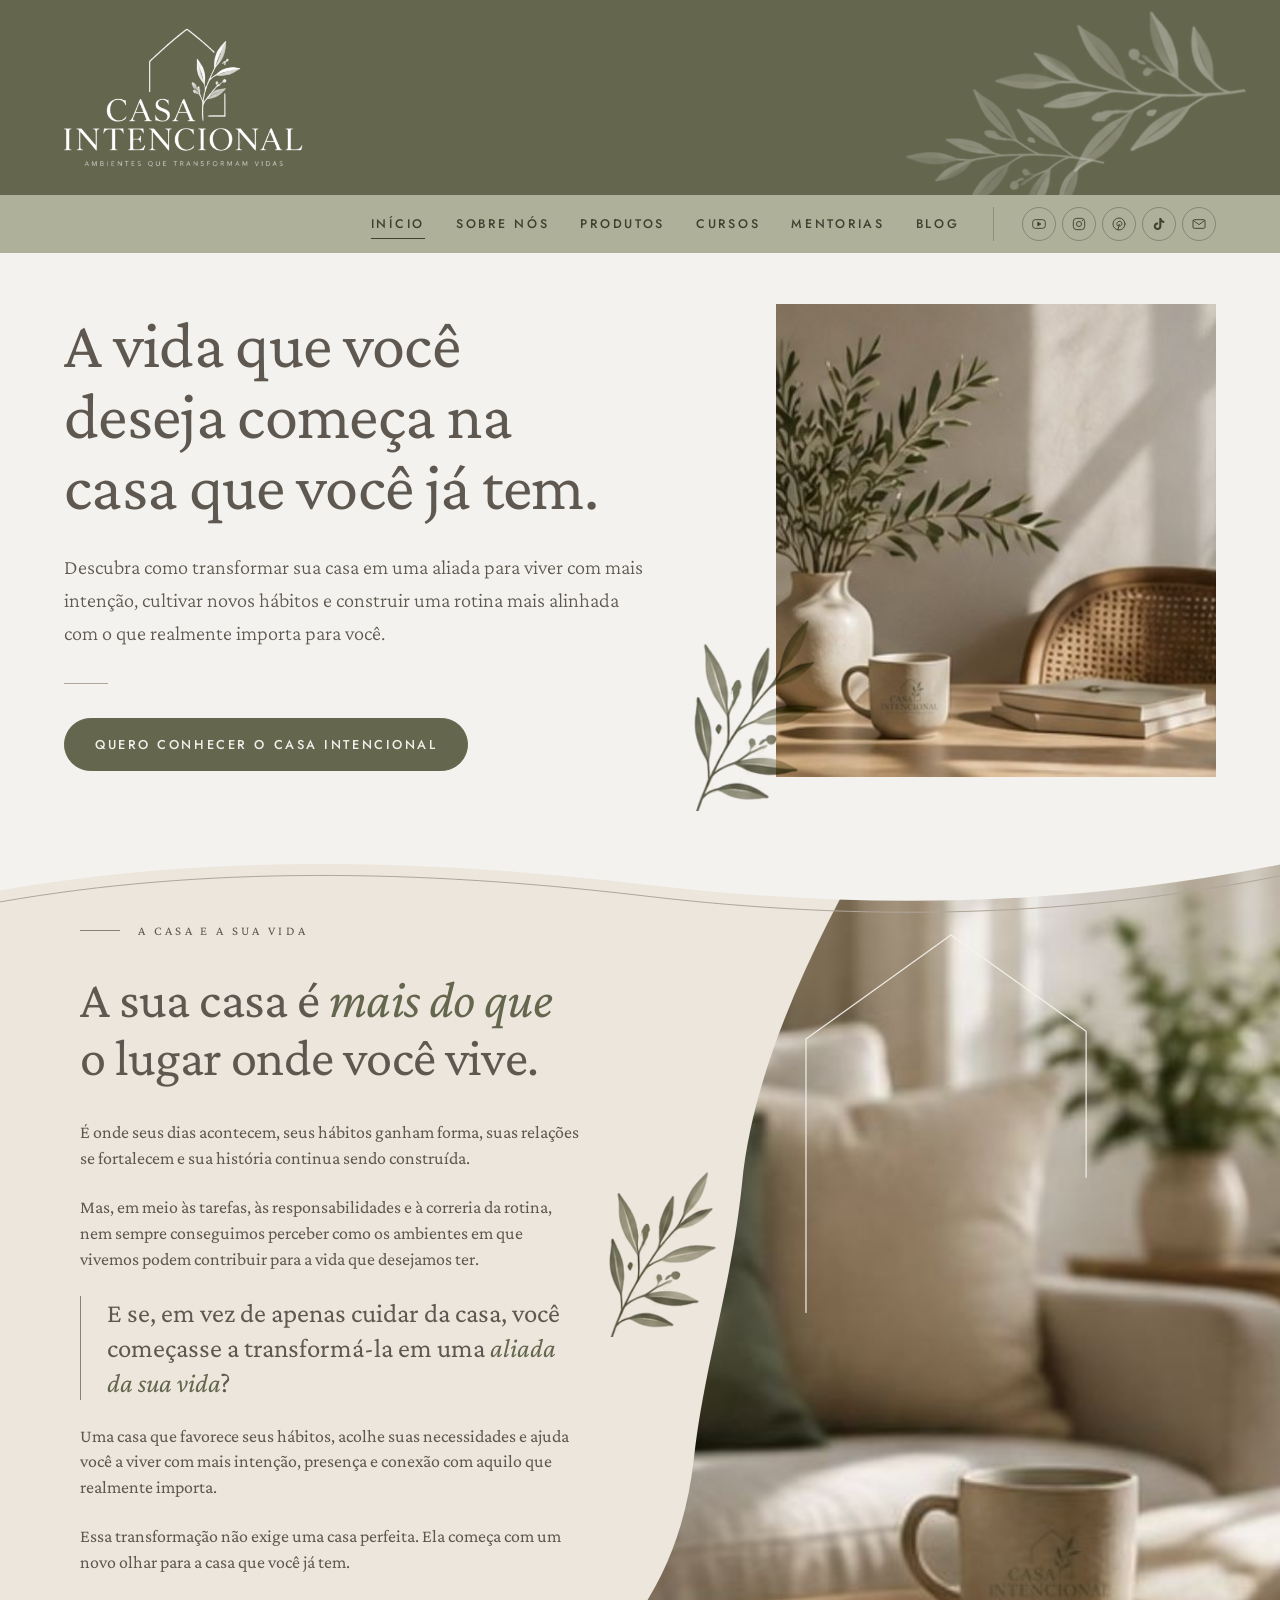
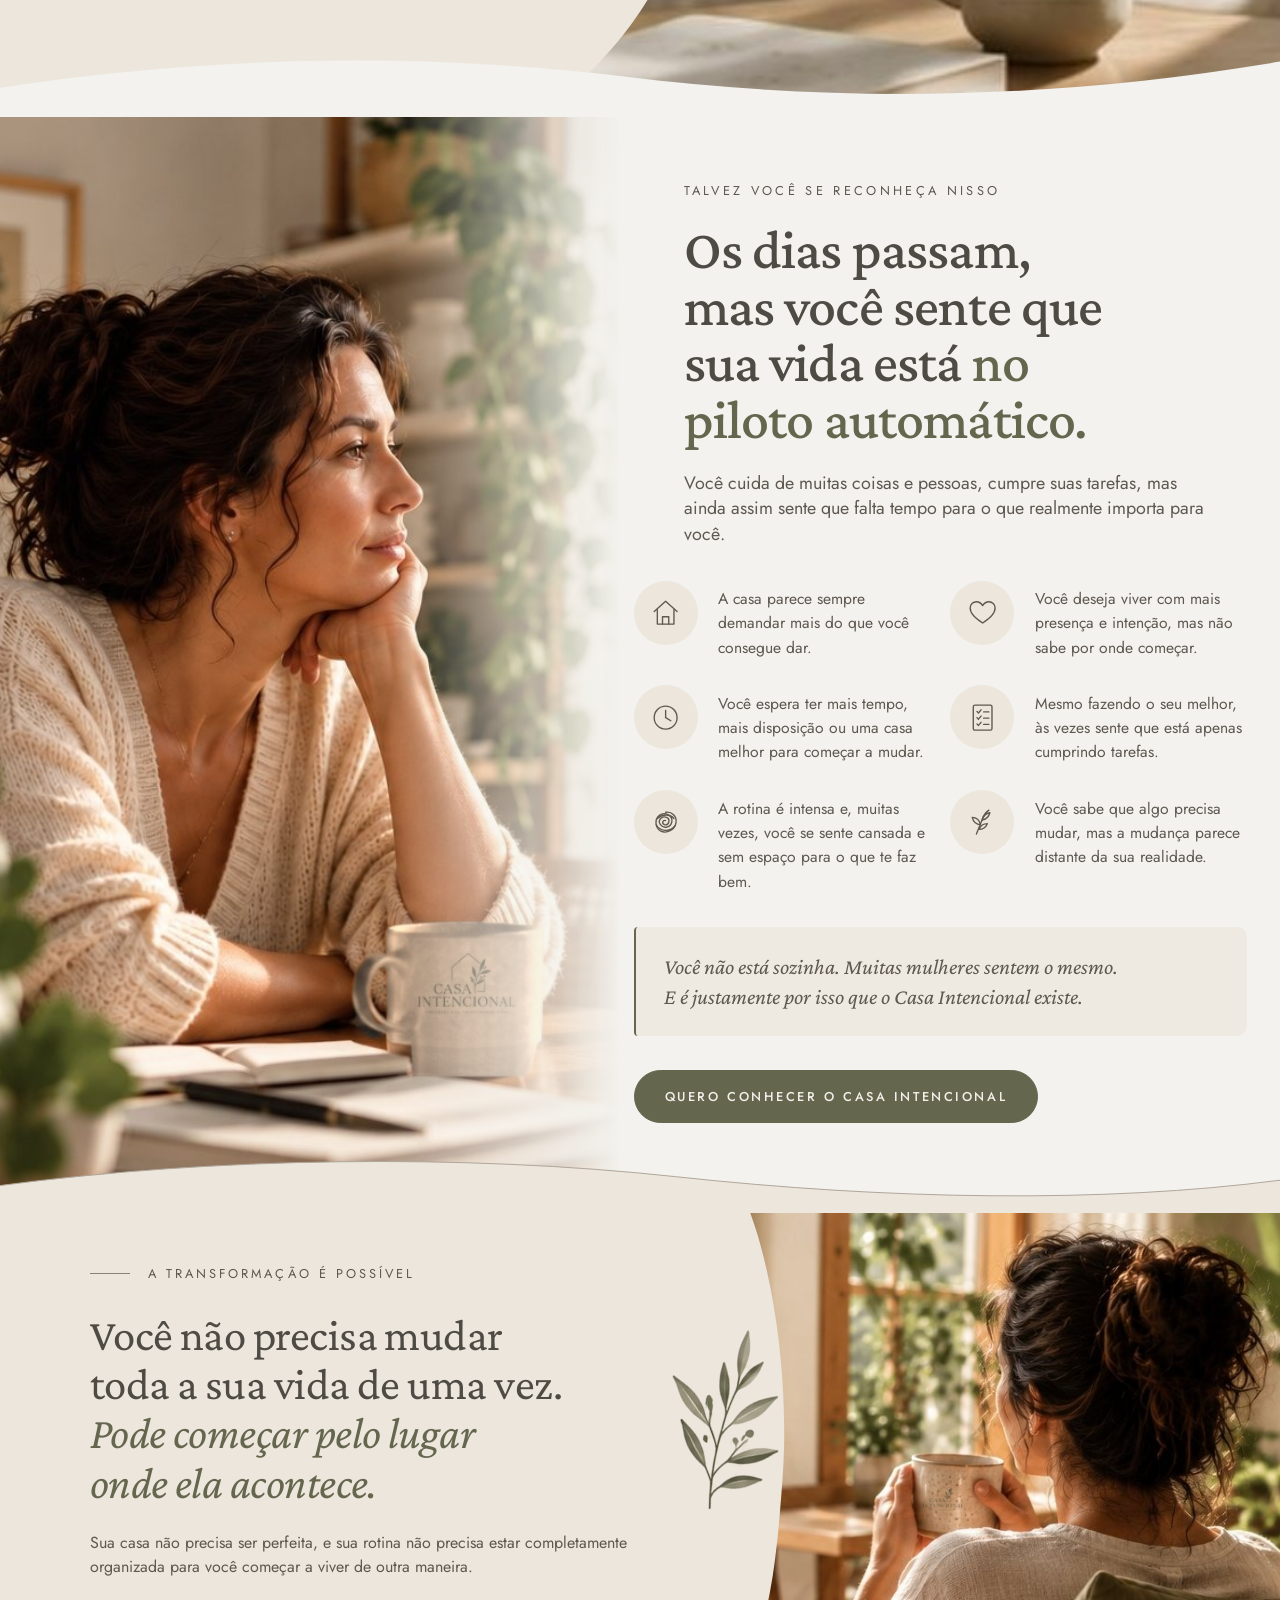
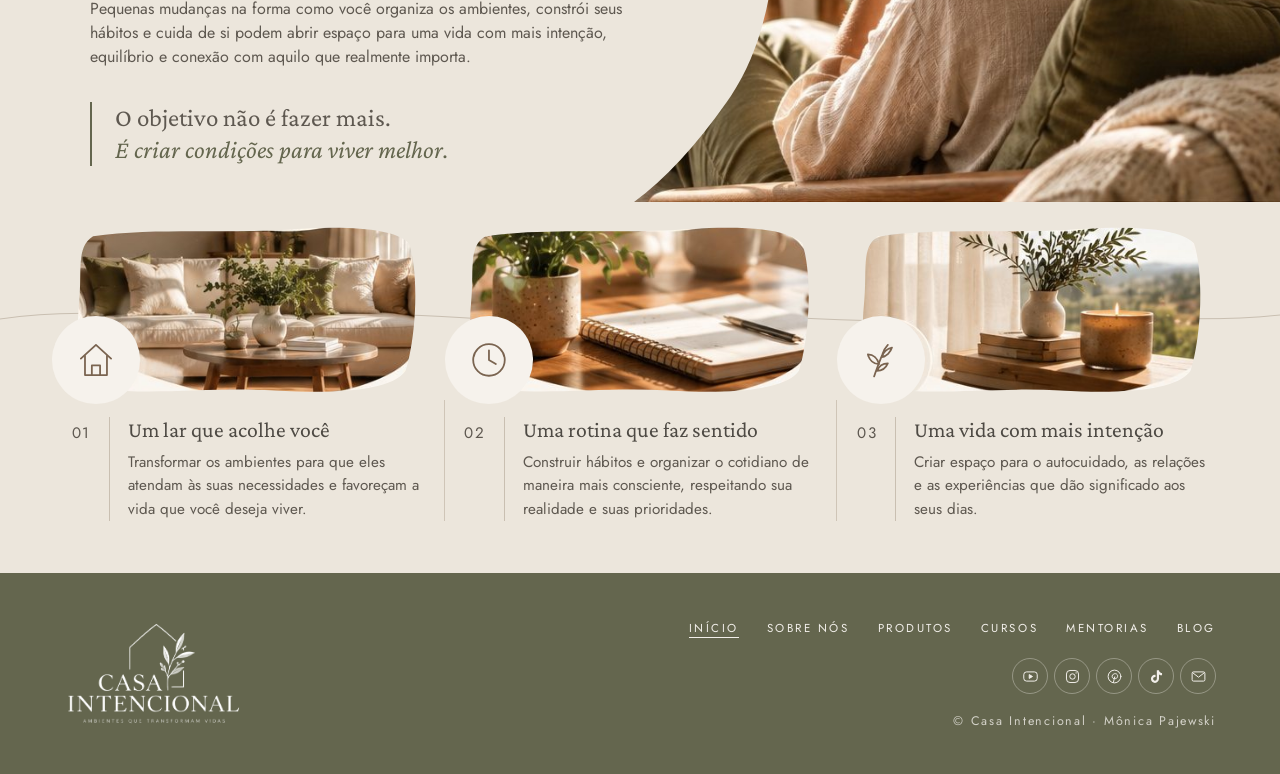
==== commit 8f3982b2: "Folhagem decorativa (ramo da marca em tom claro) no lado direito da faixa verde Co-Authored-By: Clau" ====
--- a/index.html
+++ b/index.html
@@ -229,6 +229,7 @@
 <header class="topo">
   <div class="topo-inner">
     <a href="index.html" aria-label="Casa Intencional, página inicial"><img class="logo-topo" src="assets/logoclara.png" alt="Casa Intencional. Ambientes que transformam vidas" width="870" height="519" decoding="async"></a>
+    <span class="topo-folhas" aria-hidden="true"><img class="folha-1" src="assets/ramo-claro.png" alt="" width="280" height="326"><img class="folha-2" src="assets/ramo-claro.png" alt="" width="280" height="326"></span>
   </div>
   <div class="barra-menu">
     <div class="barra-inner">
--- a/assets/site.css
+++ b/assets/site.css
@@ -243,3 +243,17 @@
   .barra-inner { justify-content: flex-end; gap: clamp(24px, 2.6vw, 40px); }
   .barra-menu .redes { position: static; transform: none; padding-left: clamp(20px, 2.2vw, 32px); border-left: 1px solid rgba(63, 65, 48, .3); }
 }
+
+/* Folhagem decorativa (ramo original da marca em tom claro) no lado direito da faixa verde */
+.topo-inner { position: relative; overflow: hidden; }
+.topo-folhas { position: absolute; top: 0; bottom: 0; right: max(24px, 5vw); width: clamp(220px, 26vw, 380px); pointer-events: none; }
+.topo-folhas img { position: absolute; height: auto; }
+.topo-folhas .folha-1 { width: 58%; right: 4%; top: -22%; transform: rotate(-118deg); }
+.topo-folhas .folha-2 { width: 46%; right: 44%; bottom: -34%; transform: rotate(-58deg) scaleX(-1); opacity: .8; }
+@media (max-width: 900px) {
+  .topo-folhas { width: clamp(150px, 38vw, 240px); right: 8px; }
+}
+@media (max-width: 560px) {
+  .topo-folhas .folha-2 { display: none; }
+  .topo-folhas { width: 150px; }
+}
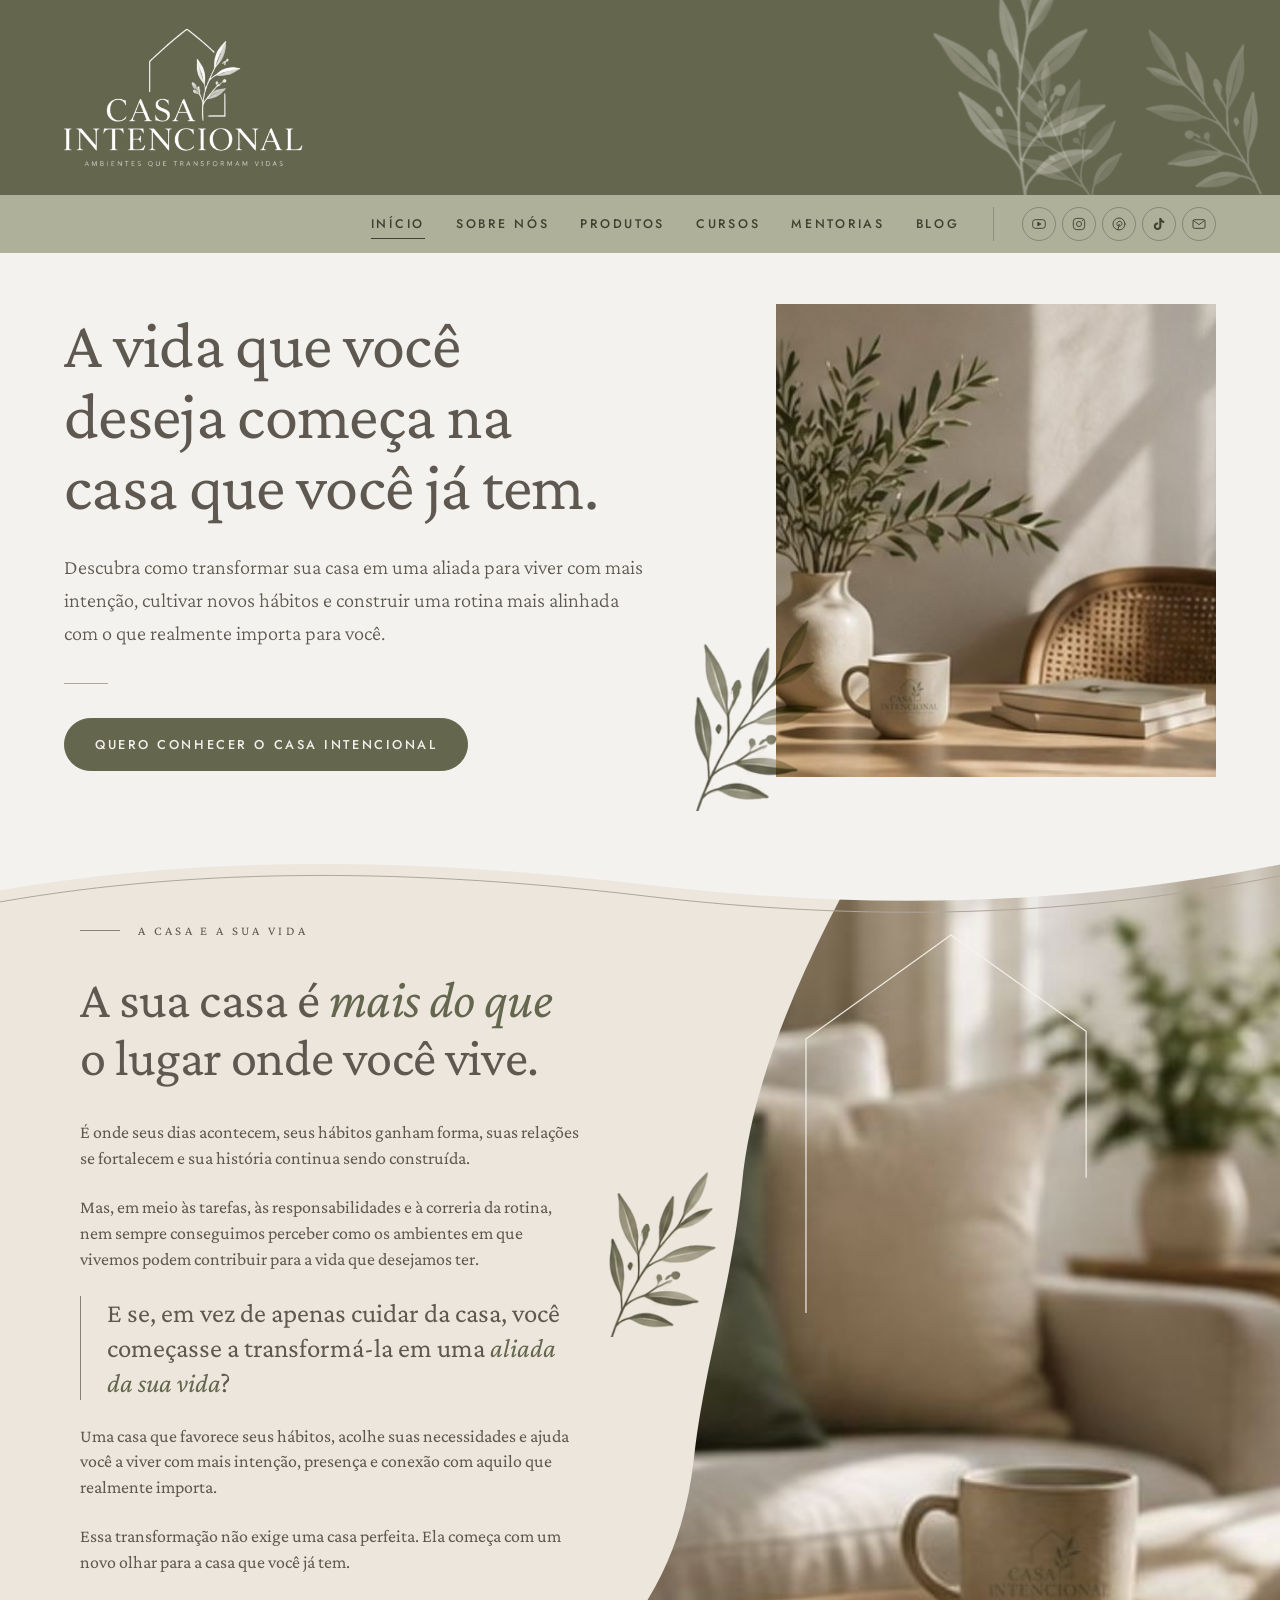
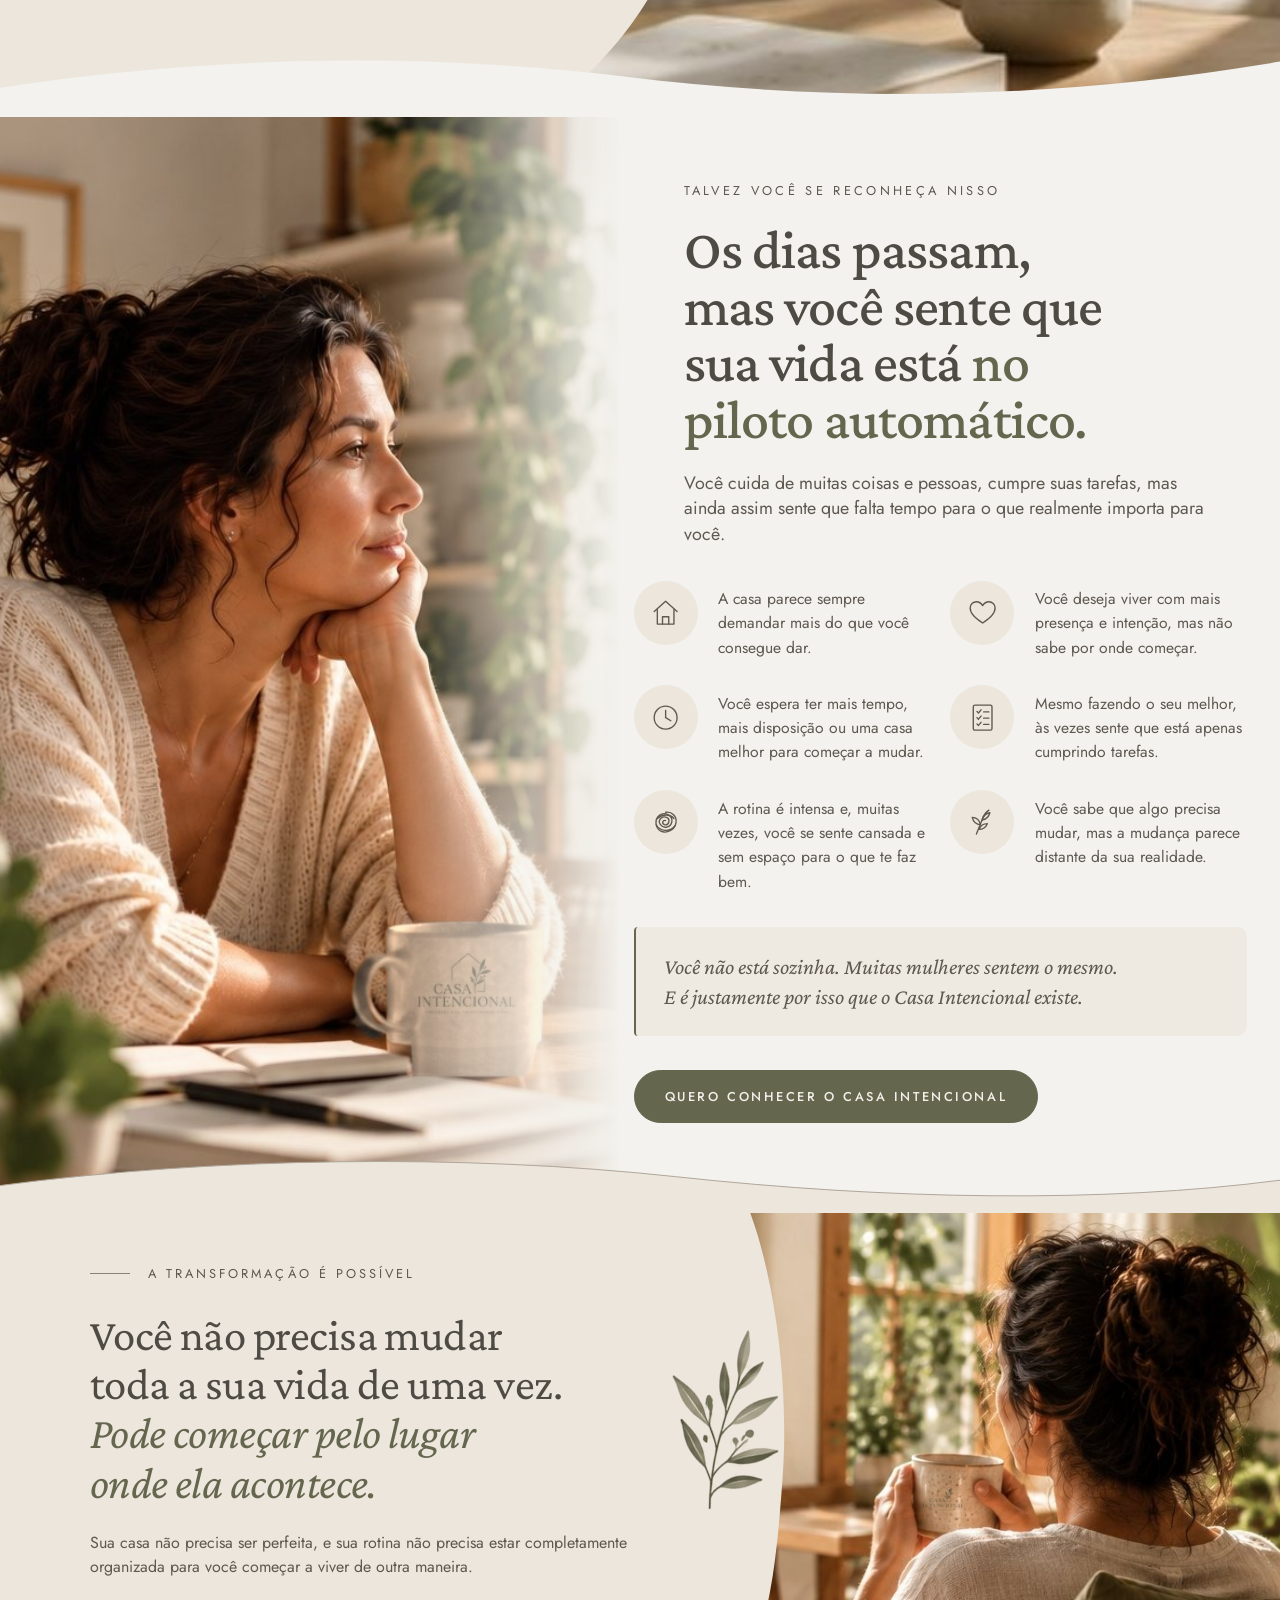
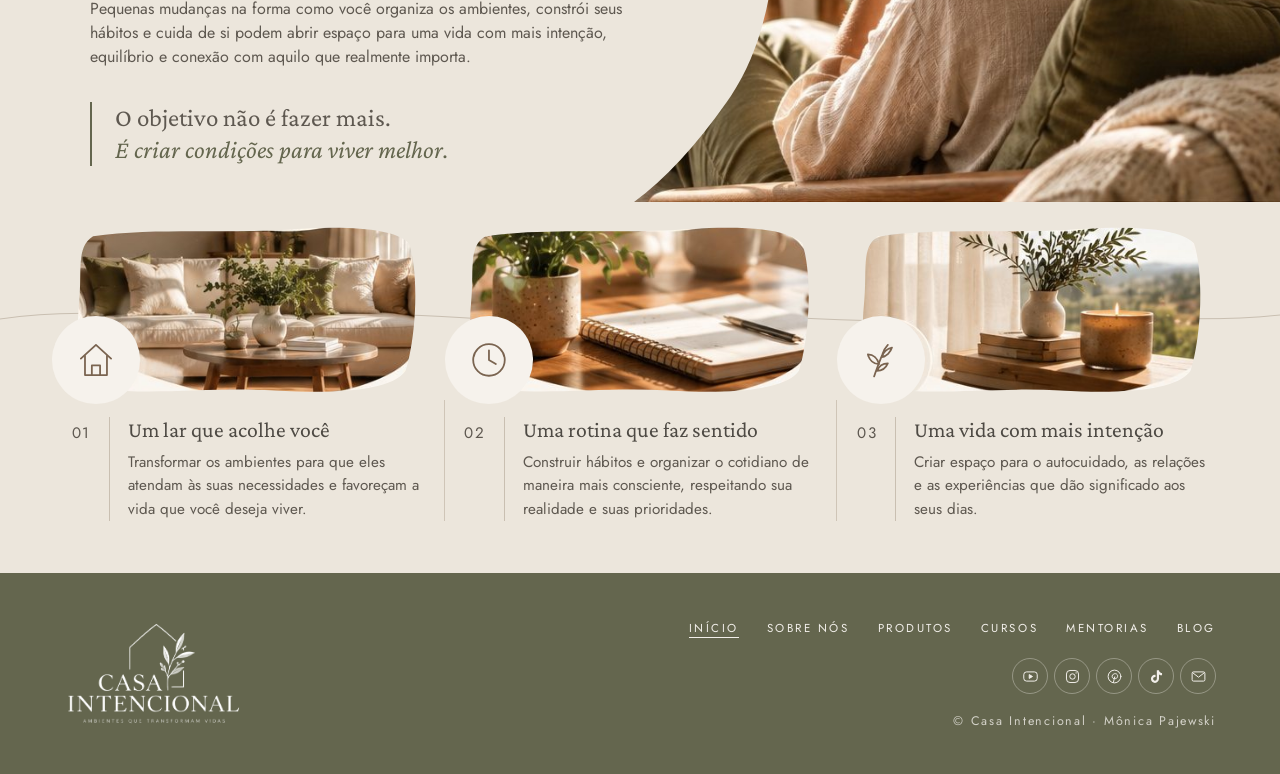
==== commit 88950821: "Folhagem em pé, formando um buquê vertical no lado direito da faixa verde Co-Authored-By: Claude Opu" ====
--- a/index.html
+++ b/index.html
@@ -229,7 +229,7 @@
 <header class="topo">
   <div class="topo-inner">
     <a href="index.html" aria-label="Casa Intencional, página inicial"><img class="logo-topo" src="assets/logoclara.png" alt="Casa Intencional. Ambientes que transformam vidas" width="870" height="519" decoding="async"></a>
-    <span class="topo-folhas" aria-hidden="true"><img class="folha-1" src="assets/ramo-claro.png" alt="" width="280" height="326"><img class="folha-2" src="assets/ramo-claro.png" alt="" width="280" height="326"></span>
+    <span class="topo-folhas" aria-hidden="true"><img class="folha-1" src="assets/ramo-claro.png" alt="" width="280" height="326"><img class="folha-2" src="assets/ramo-claro.png" alt="" width="280" height="326"><img class="folha-3" src="assets/ramo-claro.png" alt="" width="280" height="326"></span>
   </div>
   <div class="barra-menu">
     <div class="barra-inner">
--- a/assets/site.css
+++ b/assets/site.css
@@ -244,16 +244,17 @@
   .barra-menu .redes { position: static; transform: none; padding-left: clamp(20px, 2.2vw, 32px); border-left: 1px solid rgba(63, 65, 48, .3); }
 }
 
-/* Folhagem decorativa (ramo original da marca em tom claro) no lado direito da faixa verde */
+/* Folhagem decorativa: ramos originais da marca, em tom claro, em pé na base da faixa verde (lado direito), formando um pequeno buquê vertical */
 .topo-inner { position: relative; overflow: hidden; }
-.topo-folhas { position: absolute; top: 0; bottom: 0; right: max(24px, 5vw); width: clamp(220px, 26vw, 380px); pointer-events: none; }
-.topo-folhas img { position: absolute; height: auto; }
-.topo-folhas .folha-1 { width: 58%; right: 4%; top: -22%; transform: rotate(-118deg); }
-.topo-folhas .folha-2 { width: 46%; right: 44%; bottom: -34%; transform: rotate(-58deg) scaleX(-1); opacity: .8; }
-@media (max-width: 900px) {
-  .topo-folhas { width: clamp(150px, 38vw, 240px); right: 8px; }
-}
-@media (max-width: 560px) {
-  .topo-folhas .folha-2 { display: none; }
-  .topo-folhas { width: 150px; }
-}
+.topo-folhas { position: absolute; top: 0; bottom: 0; right: max(24px, 5vw); width: clamp(240px, 24vw, 360px); pointer-events: none; }
+.topo-folhas img { position: absolute; bottom: -4%; height: auto; transform-origin: 12% 100%; }
+.topo-folhas .folha-1 { width: 66%; left: 34%; transform: rotate(-31deg); }
+.topo-folhas .folha-2 { width: 50%; left: 30%; transform: rotate(-4deg) scaleX(-1); transform-origin: 88% 100%; opacity: .7; }
+.topo-folhas .folha-3 { width: 46%; left: 58%; transform: rotate(-58deg); opacity: .55; }
+@media (max-width: 900px) {
+  .topo-folhas { width: clamp(170px, 32vw, 240px); right: 12px; }
+}
+@media (max-width: 560px) {
+  .topo-folhas { width: 130px; right: 4px; }
+  .topo-folhas .folha-3 { display: none; }
+}
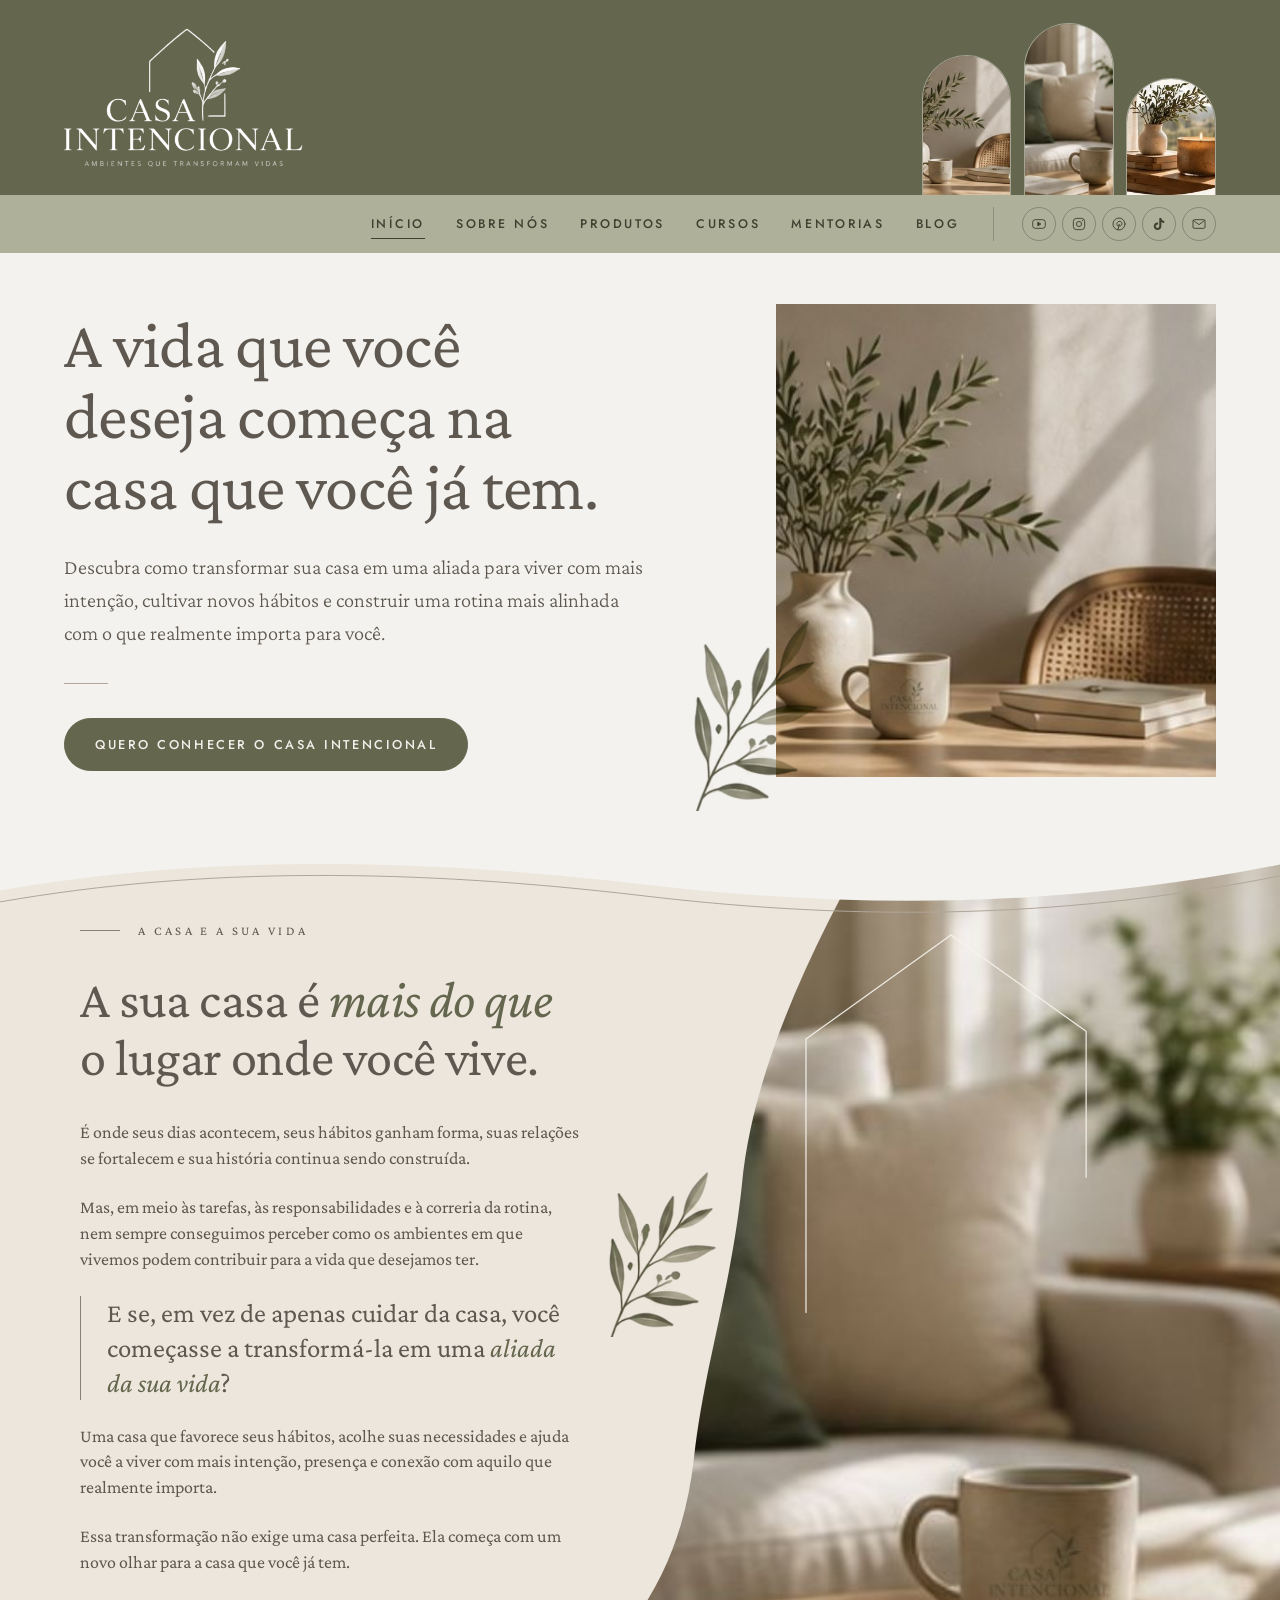
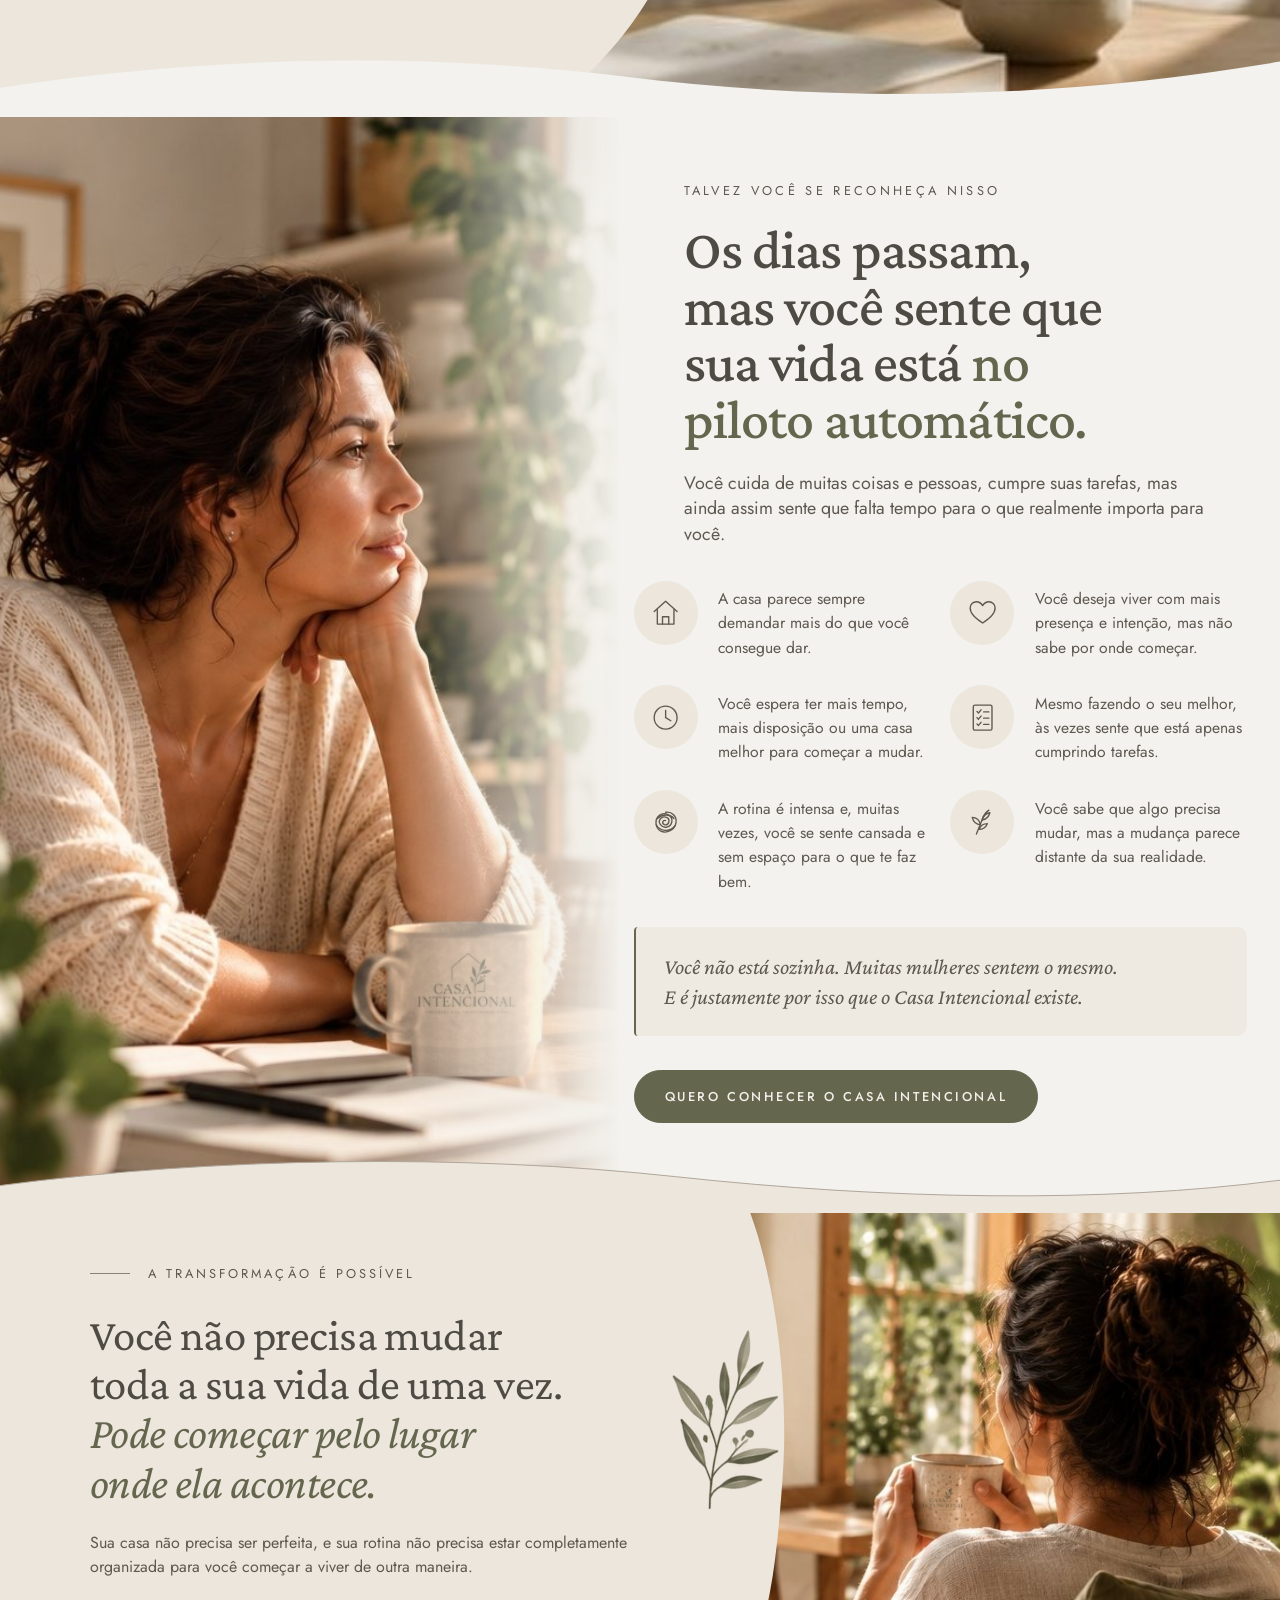
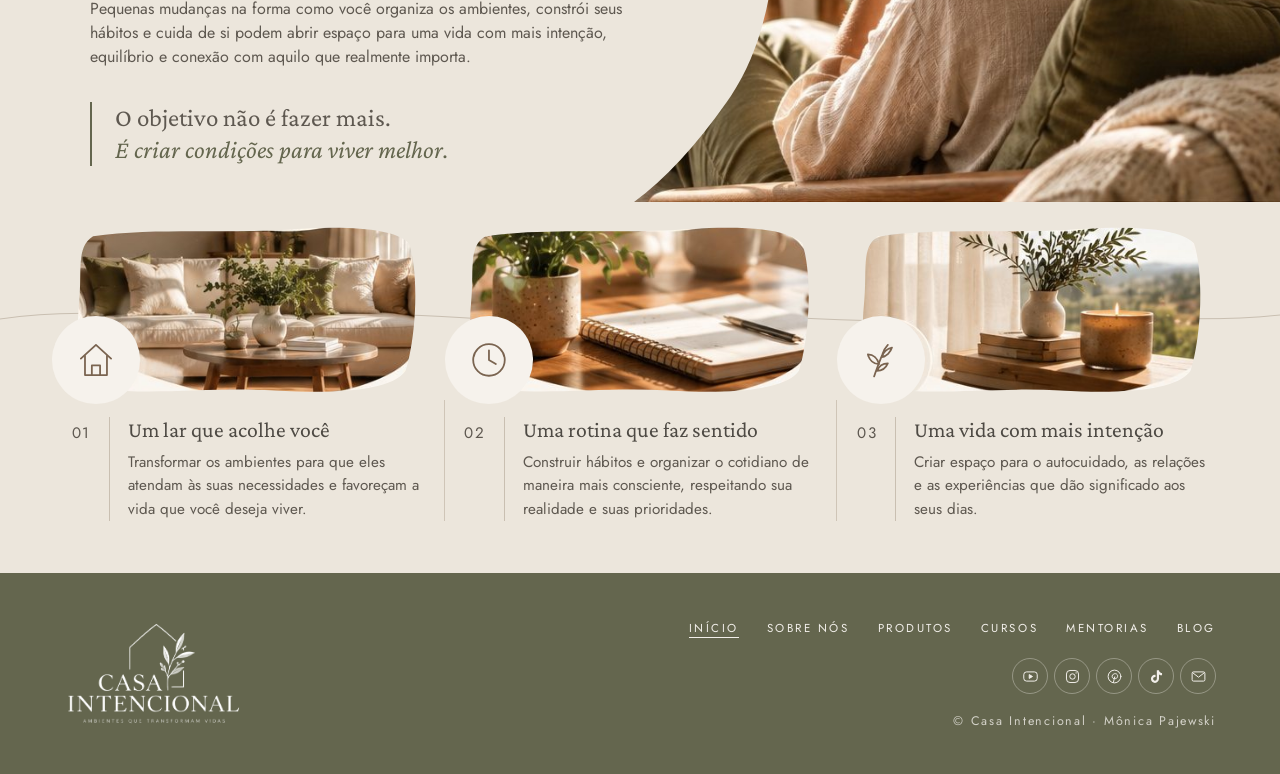
==== commit 50aea199: "Troca a folhagem por três janelas em arco com fotos no lado direito da faixa verde Co-Authored-By: C" ====
--- a/index.html
+++ b/index.html
@@ -229,7 +229,7 @@
 <header class="topo">
   <div class="topo-inner">
     <a href="index.html" aria-label="Casa Intencional, página inicial"><img class="logo-topo" src="assets/logoclara.png" alt="Casa Intencional. Ambientes que transformam vidas" width="870" height="519" decoding="async"></a>
-    <span class="topo-folhas" aria-hidden="true"><img class="folha-1" src="assets/ramo-claro.png" alt="" width="280" height="326"><img class="folha-2" src="assets/ramo-claro.png" alt="" width="280" height="326"><img class="folha-3" src="assets/ramo-claro.png" alt="" width="280" height="326"></span>
+    <span class="topo-janelas" aria-hidden="true"><img src="assets/mesa.jpg" alt="" width="438" height="470" decoding="async"><img src="assets/sala.jpg" alt="" width="431" height="470" decoding="async"><img src="assets/d4c3-card.jpg" alt="" width="314" height="202" decoding="async"></span>
   </div>
   <div class="barra-menu">
     <div class="barra-inner">
--- a/assets/site.css
+++ b/assets/site.css
@@ -244,17 +244,15 @@
   .barra-menu .redes { position: static; transform: none; padding-left: clamp(20px, 2.2vw, 32px); border-left: 1px solid rgba(63, 65, 48, .3); }
 }
 
-/* Folhagem decorativa: ramos originais da marca, em tom claro, em pé na base da faixa verde (lado direito), formando um pequeno buquê vertical */
+/* Lado direito da faixa verde: três "janelas" em arco com fotos do site, de alturas diferentes, subindo da base */
 .topo-inner { position: relative; overflow: hidden; }
-.topo-folhas { position: absolute; top: 0; bottom: 0; right: max(24px, 5vw); width: clamp(240px, 24vw, 360px); pointer-events: none; }
-.topo-folhas img { position: absolute; bottom: -4%; height: auto; transform-origin: 12% 100%; }
-.topo-folhas .folha-1 { width: 66%; left: 34%; transform: rotate(-31deg); }
-.topo-folhas .folha-2 { width: 50%; left: 30%; transform: rotate(-4deg) scaleX(-1); transform-origin: 88% 100%; opacity: .7; }
-.topo-folhas .folha-3 { width: 46%; left: 58%; transform: rotate(-58deg); opacity: .55; }
-@media (max-width: 900px) {
-  .topo-folhas { width: clamp(170px, 32vw, 240px); right: 12px; }
-}
-@media (max-width: 560px) {
-  .topo-folhas { width: 130px; right: 4px; }
-  .topo-folhas .folha-3 { display: none; }
-}
+.topo-janelas { position: absolute; right: max(24px, 5vw); top: 0; bottom: 0; display: flex; align-items: flex-end; gap: clamp(8px, 1vw, 14px); pointer-events: none; }
+.topo-janelas img { width: clamp(64px, 7vw, 104px); object-fit: cover; border-radius: 999px 999px 0 0; border: 1px solid rgba(242, 239, 234, .45); border-bottom: 0; }
+.topo-janelas img:nth-child(1) { height: 72%; }
+.topo-janelas img:nth-child(2) { height: 88%; }
+.topo-janelas img:nth-child(3) { height: 60%; }
+@media (max-width: 560px) {
+  .topo-janelas { right: 12px; gap: 8px; }
+  .topo-janelas img { width: 46px; }
+  .topo-janelas img:nth-child(3) { display: none; }
+}
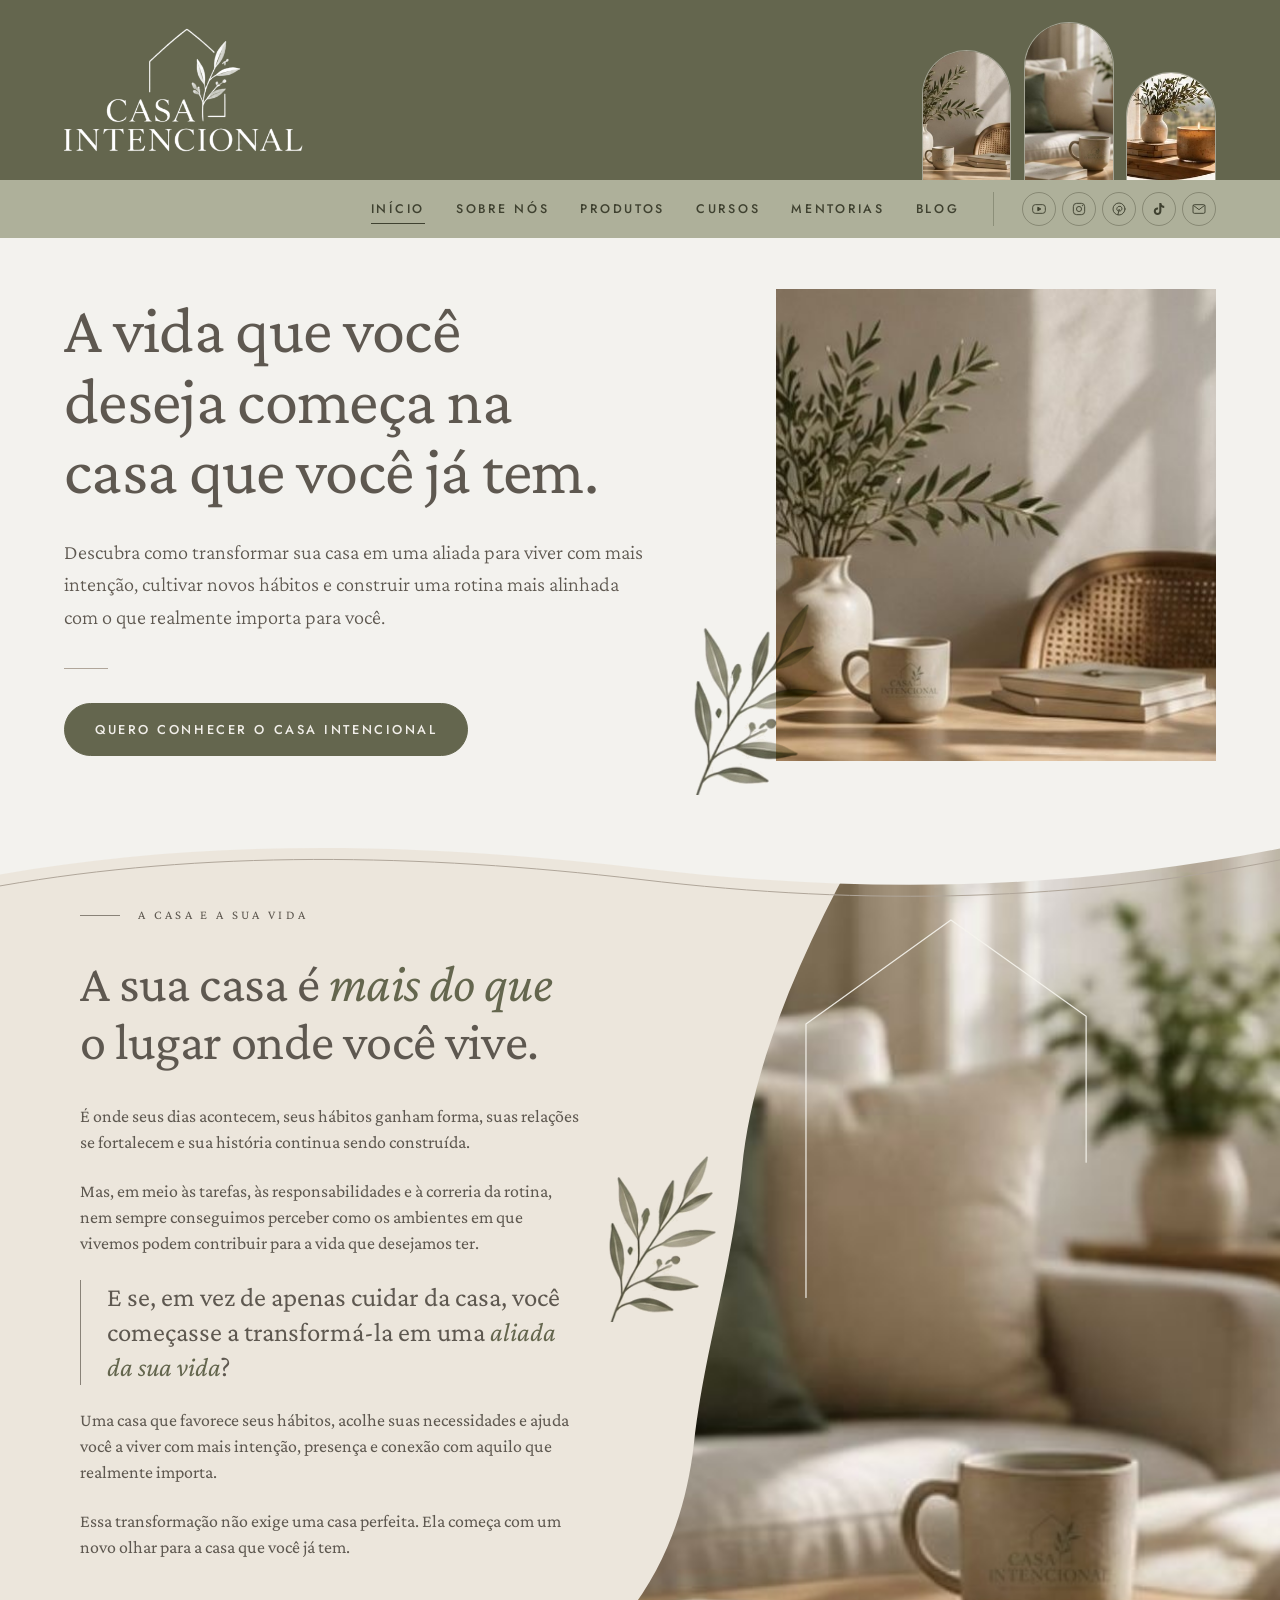
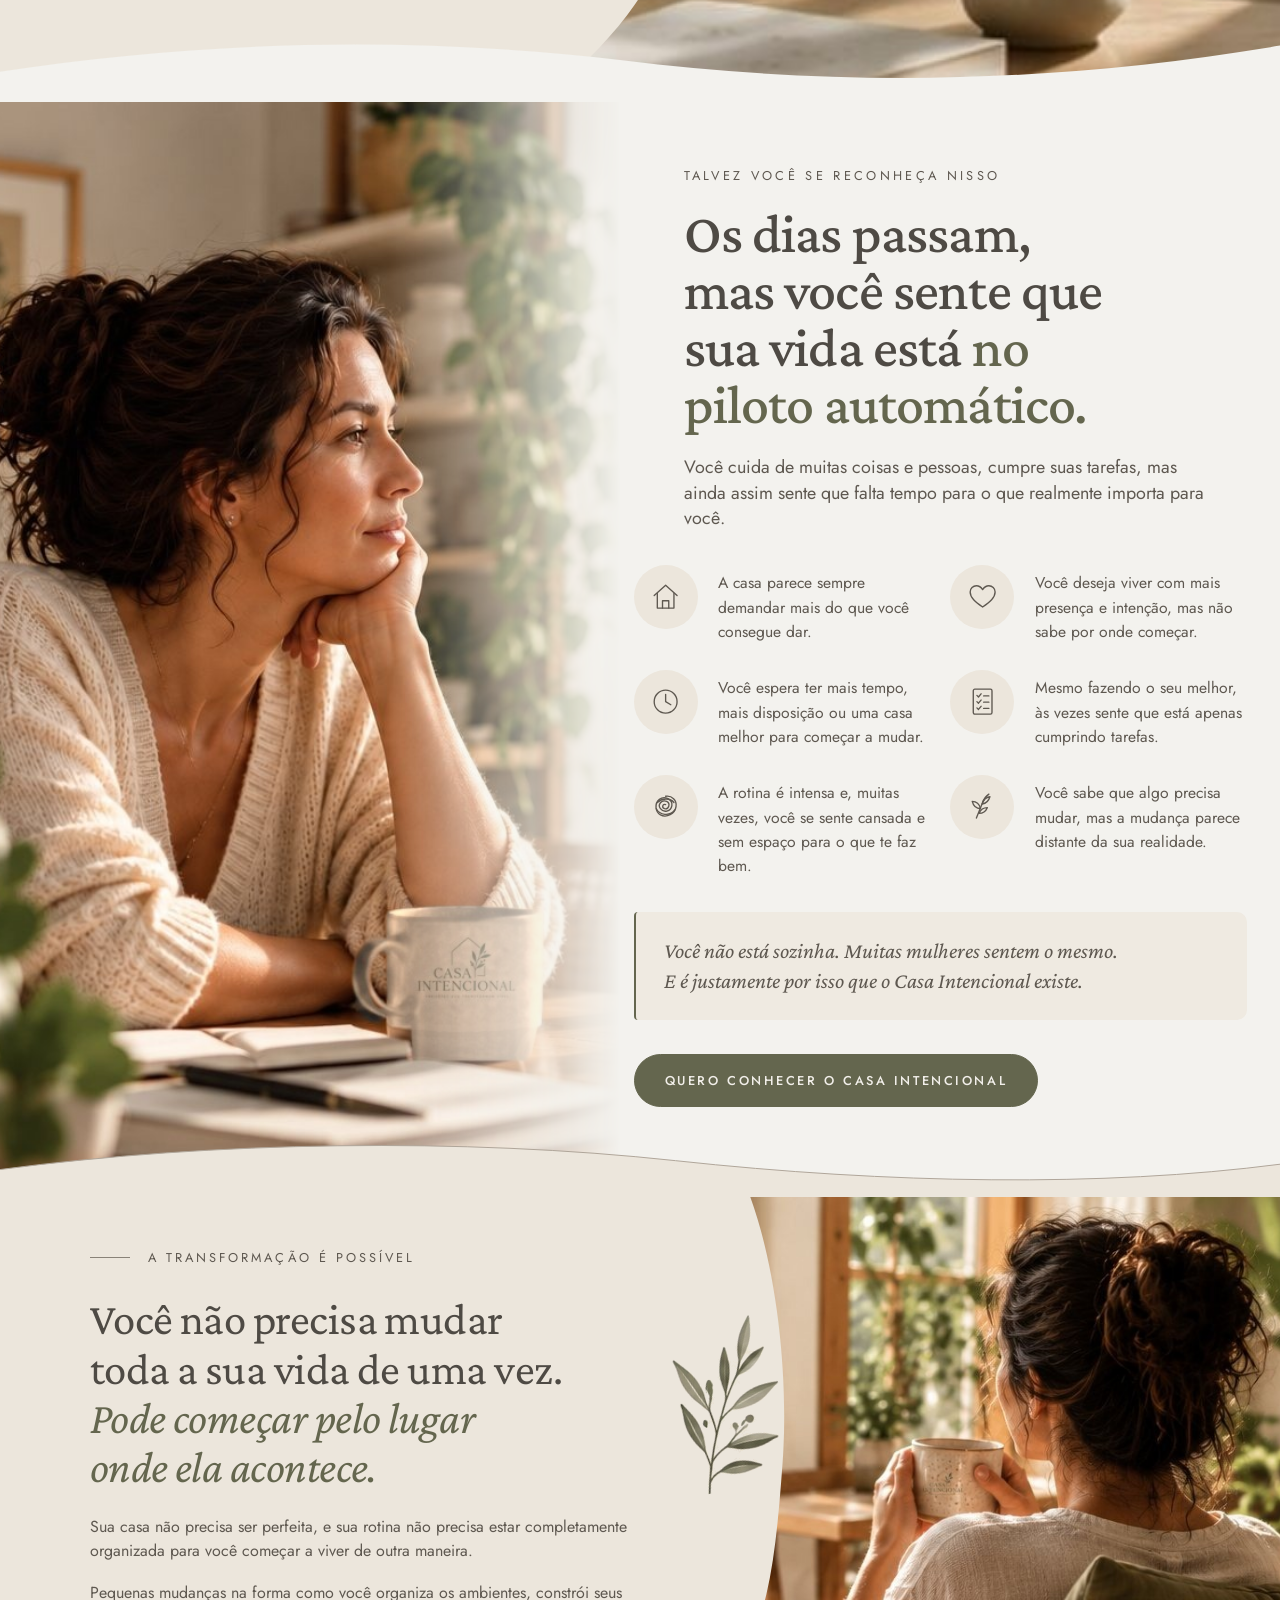
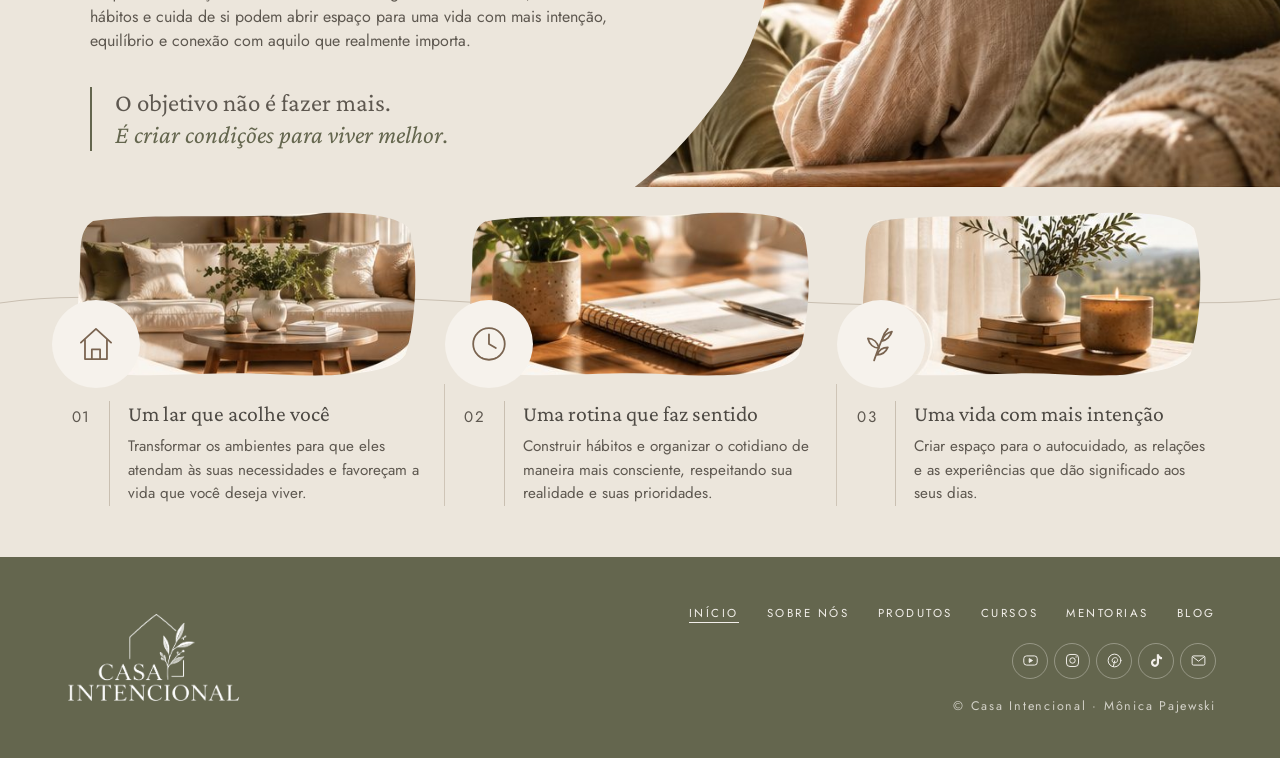
==== commit 21d8c7a3: "Remove o slogan da logo em todas as páginas A logo clara passa a ter só a casa, o ramo e "Casa Inten" ====
--- a/index.html
+++ b/index.html
@@ -228,7 +228,7 @@
 <body>
 <header class="topo">
   <div class="topo-inner">
-    <a href="index.html" aria-label="Casa Intencional, página inicial"><img class="logo-topo" src="assets/logoclara.png" alt="Casa Intencional. Ambientes que transformam vidas" width="870" height="519" decoding="async"></a>
+    <a href="index.html" aria-label="Casa Intencional, página inicial"><img class="logo-topo" src="assets/logoclara.png" alt="Casa Intencional" width="870" height="465" decoding="async"></a>
     <span class="topo-janelas" aria-hidden="true"><img src="assets/mesa.jpg" alt="" width="438" height="470" decoding="async"><img src="assets/sala.jpg" alt="" width="431" height="470" decoding="async"><img src="assets/d4c3-card.jpg" alt="" width="314" height="202" decoding="async"></span>
   </div>
   <div class="barra-menu">
@@ -371,7 +371,7 @@
 </main>
 <footer class="rodape">
   <div class="rodape-inner">
-    <a href="index.html" aria-label="Casa Intencional, página inicial"><img src="assets/logoclara.png" alt="Casa Intencional" width="870" height="519" loading="lazy" decoding="async"></a>
+    <a href="index.html" aria-label="Casa Intencional, página inicial"><img src="assets/logoclara.png" alt="Casa Intencional" width="870" height="465" loading="lazy" decoding="async"></a>
     <div class="rodape-col">
     <nav class="menu" aria-label="Menu do rodapé"><ul><li><a href="index.html" aria-current="page">Início</a></li><li><a href="sobre-nos.html">Sobre Nós</a></li><li><a href="produtos.html">Produtos</a></li><li><a href="cursos.html">Cursos</a></li><li><a href="mentorias.html">Mentorias</a></li><li><a href="blog.html">Blog</a></li></ul></nav>
     <!-- Links das redes sociais: trocar href="#" pelo endereço de cada perfil -->
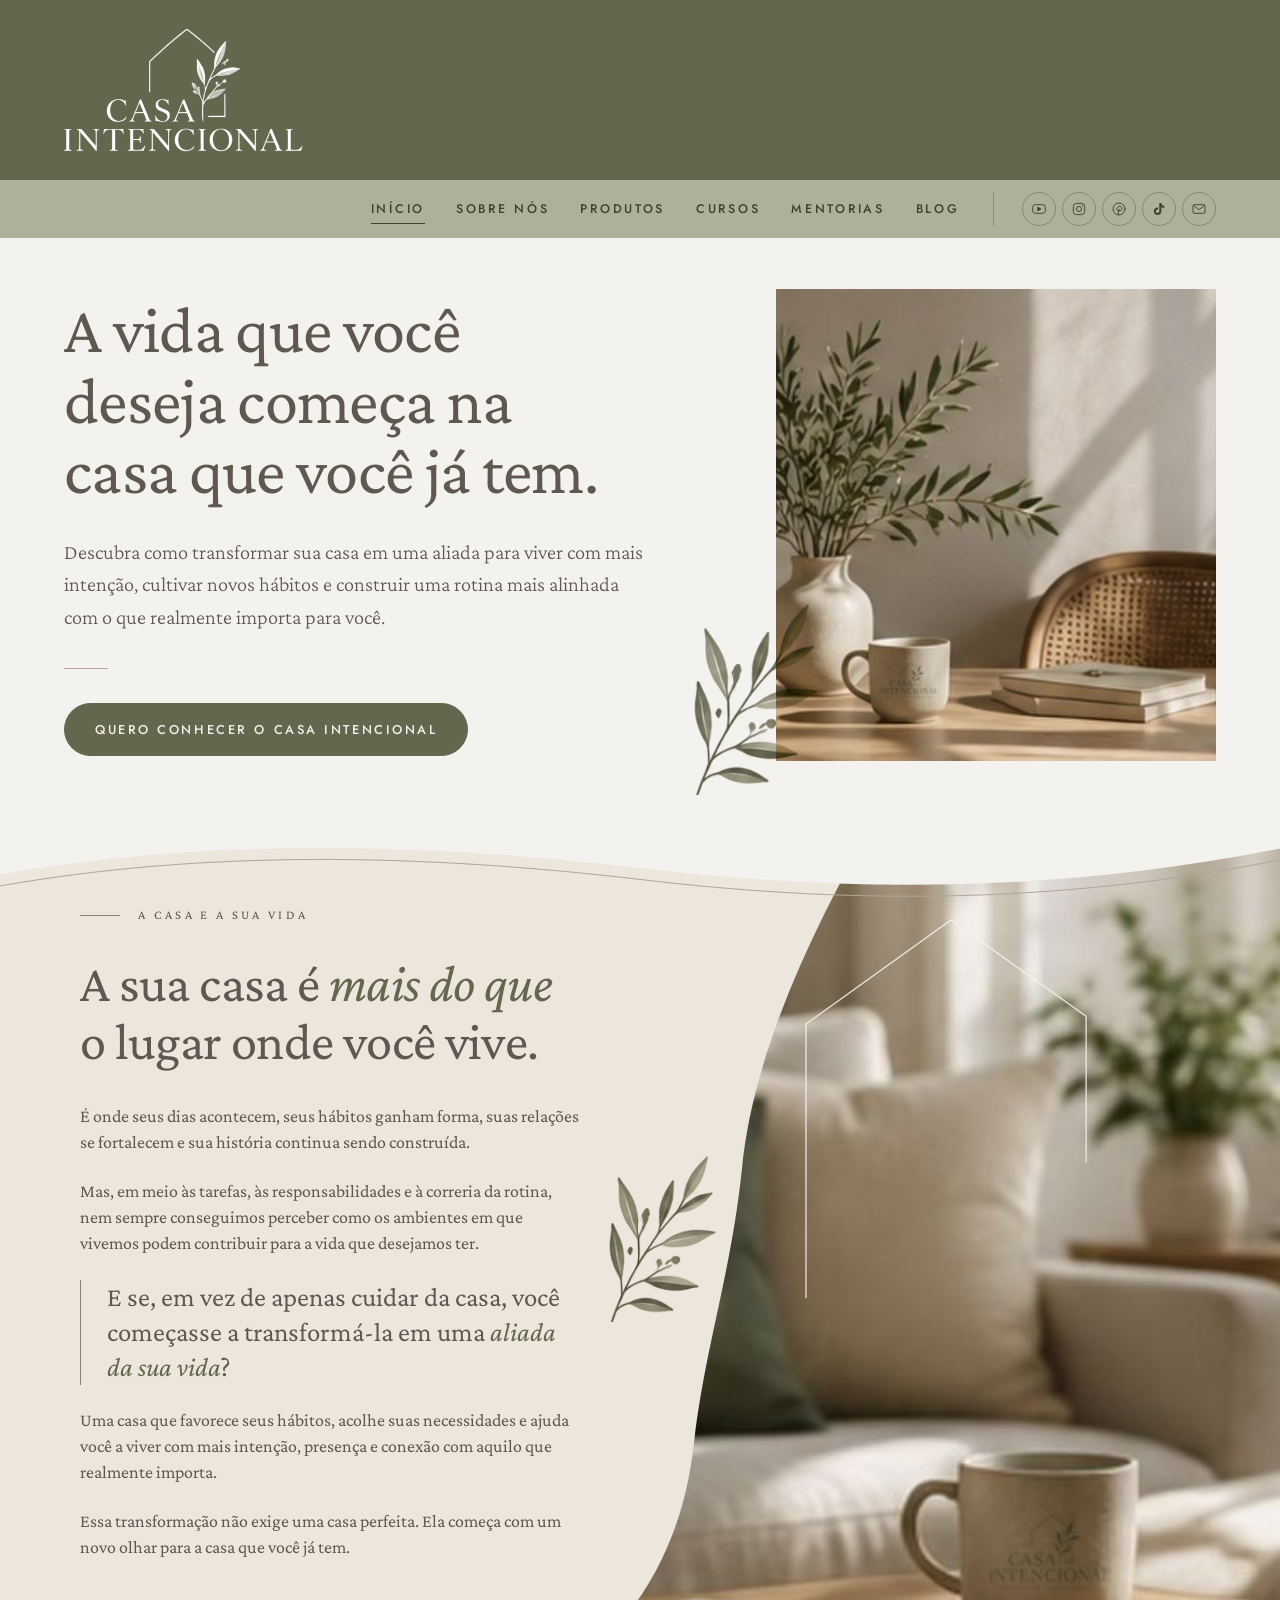
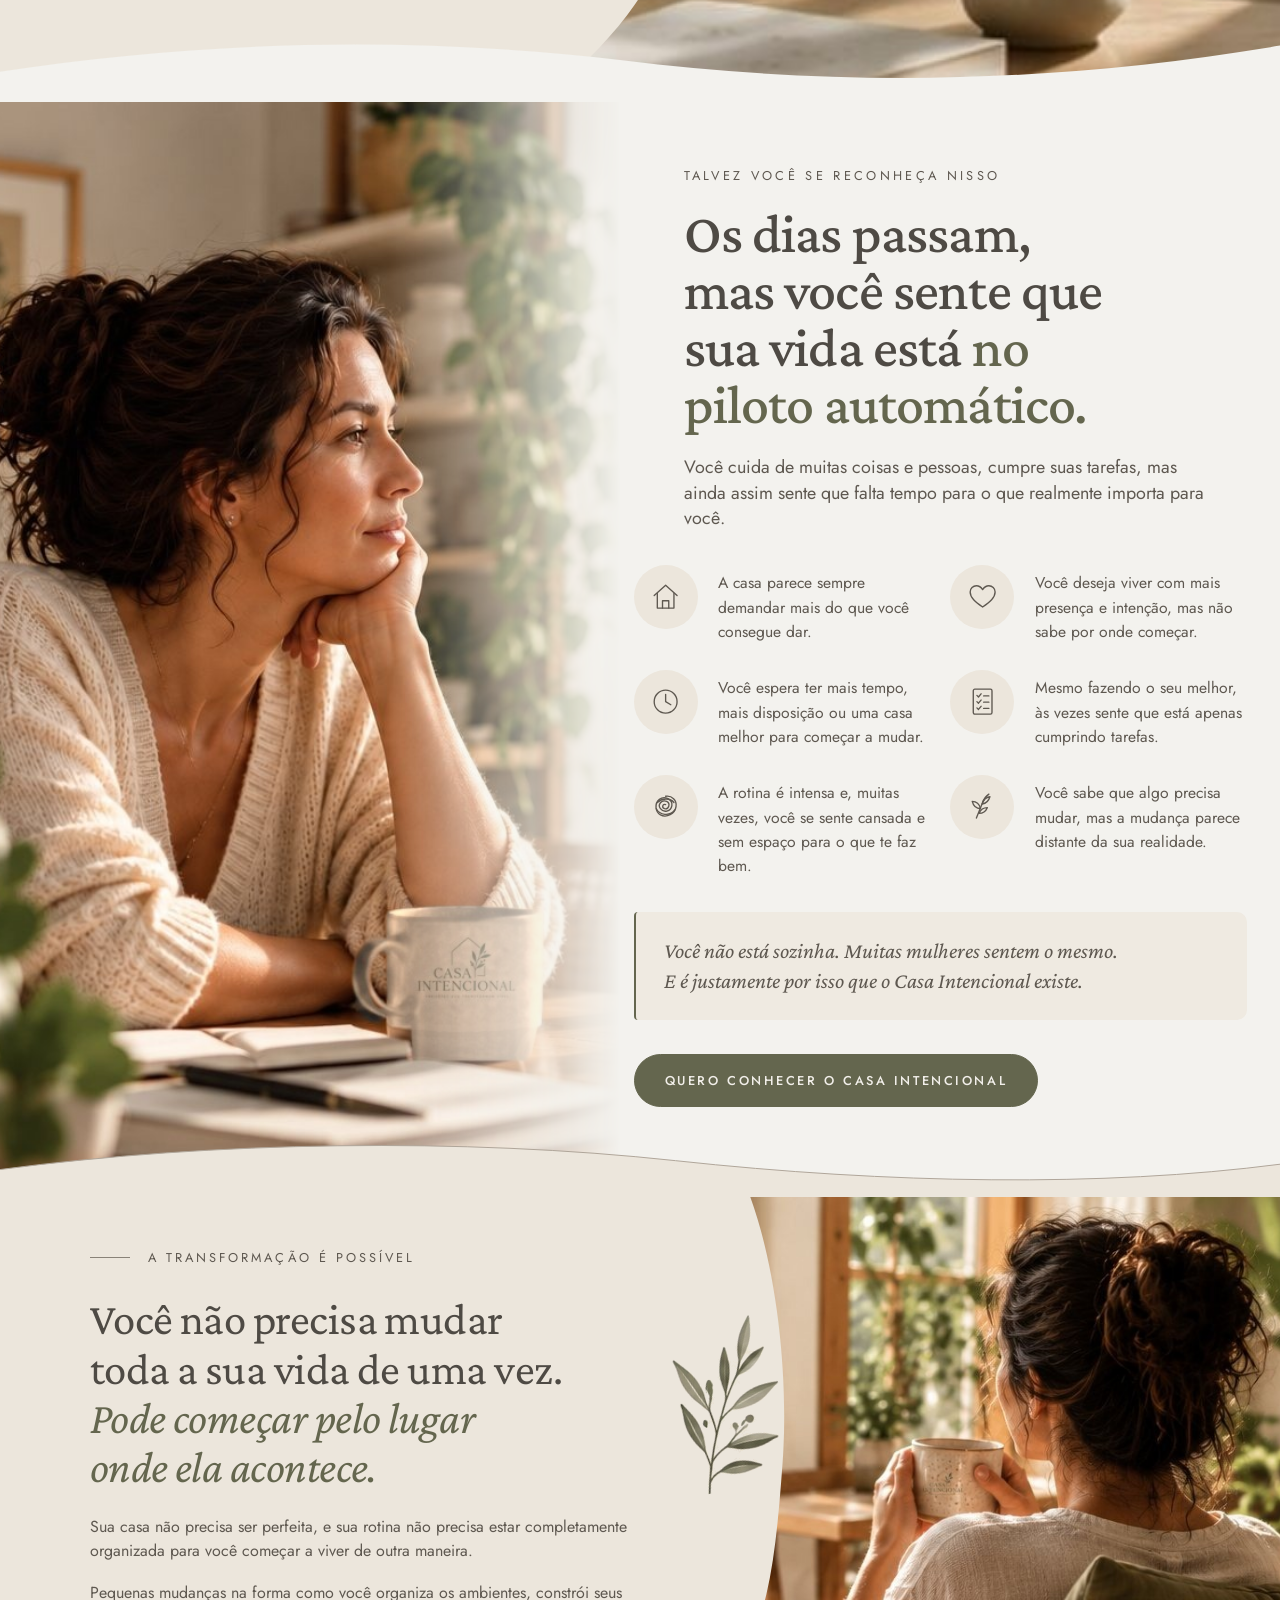
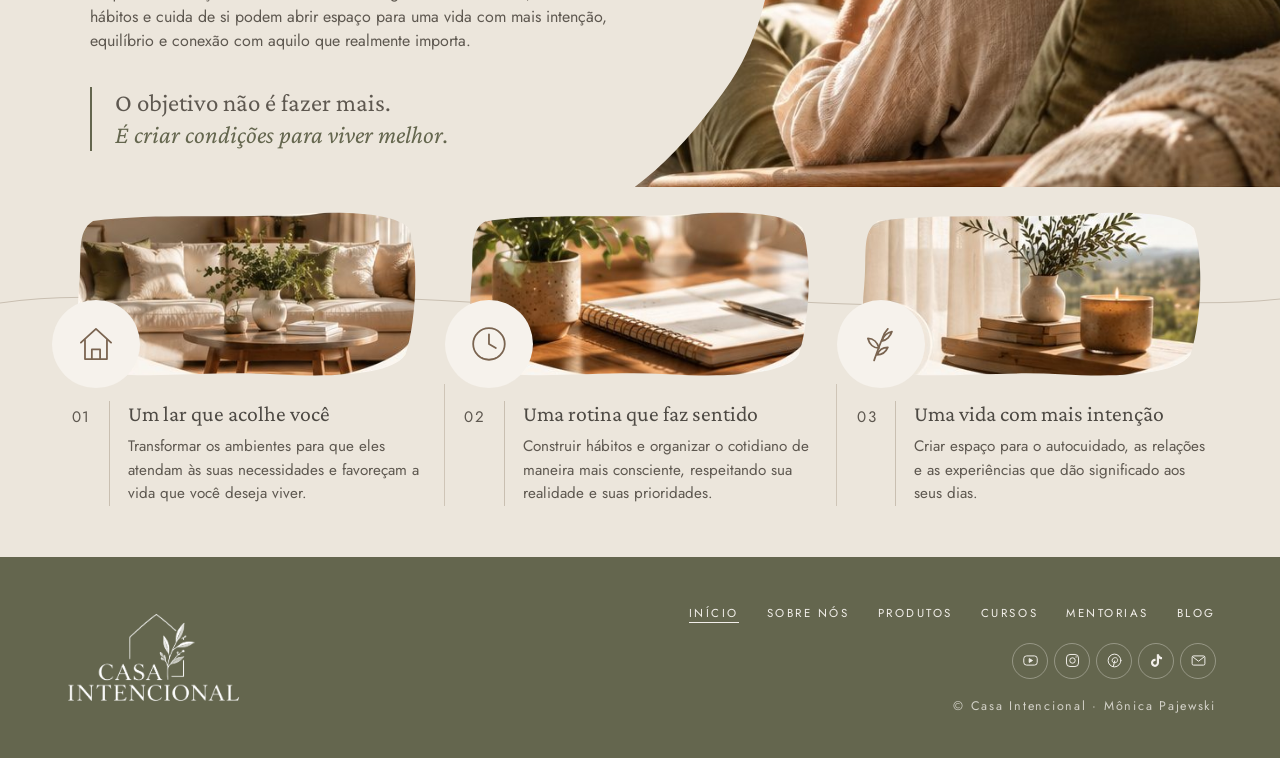
==== commit dd04a320: "Retira as três janelas com fotos da faixa oliva do cabeçalho Co-Authored-By: Claude Opus 5.5 <norepl" ====
--- a/index.html
+++ b/index.html
@@ -229,7 +229,6 @@
 <header class="topo">
   <div class="topo-inner">
     <a href="index.html" aria-label="Casa Intencional, página inicial"><img class="logo-topo" src="assets/logoclara.png" alt="Casa Intencional" width="870" height="465" decoding="async"></a>
-    <span class="topo-janelas" aria-hidden="true"><img src="assets/mesa.jpg" alt="" width="438" height="470" decoding="async"><img src="assets/sala.jpg" alt="" width="431" height="470" decoding="async"><img src="assets/d4c3-card.jpg" alt="" width="314" height="202" decoding="async"></span>
   </div>
   <div class="barra-menu">
     <div class="barra-inner">
--- a/assets/site.css
+++ b/assets/site.css
@@ -243,16 +243,3 @@
   .barra-inner { justify-content: flex-end; gap: clamp(24px, 2.6vw, 40px); }
   .barra-menu .redes { position: static; transform: none; padding-left: clamp(20px, 2.2vw, 32px); border-left: 1px solid rgba(63, 65, 48, .3); }
 }
-
-/* Lado direito da faixa verde: três "janelas" em arco com fotos do site, de alturas diferentes, subindo da base */
-.topo-inner { position: relative; overflow: hidden; }
-.topo-janelas { position: absolute; right: max(24px, 5vw); top: 0; bottom: 0; display: flex; align-items: flex-end; gap: clamp(8px, 1vw, 14px); pointer-events: none; }
-.topo-janelas img { width: clamp(64px, 7vw, 104px); object-fit: cover; border-radius: 999px 999px 0 0; border: 1px solid rgba(242, 239, 234, .45); border-bottom: 0; }
-.topo-janelas img:nth-child(1) { height: 72%; }
-.topo-janelas img:nth-child(2) { height: 88%; }
-.topo-janelas img:nth-child(3) { height: 60%; }
-@media (max-width: 560px) {
-  .topo-janelas { right: 12px; gap: 8px; }
-  .topo-janelas img { width: 46px; }
-  .topo-janelas img:nth-child(3) { display: none; }
-}
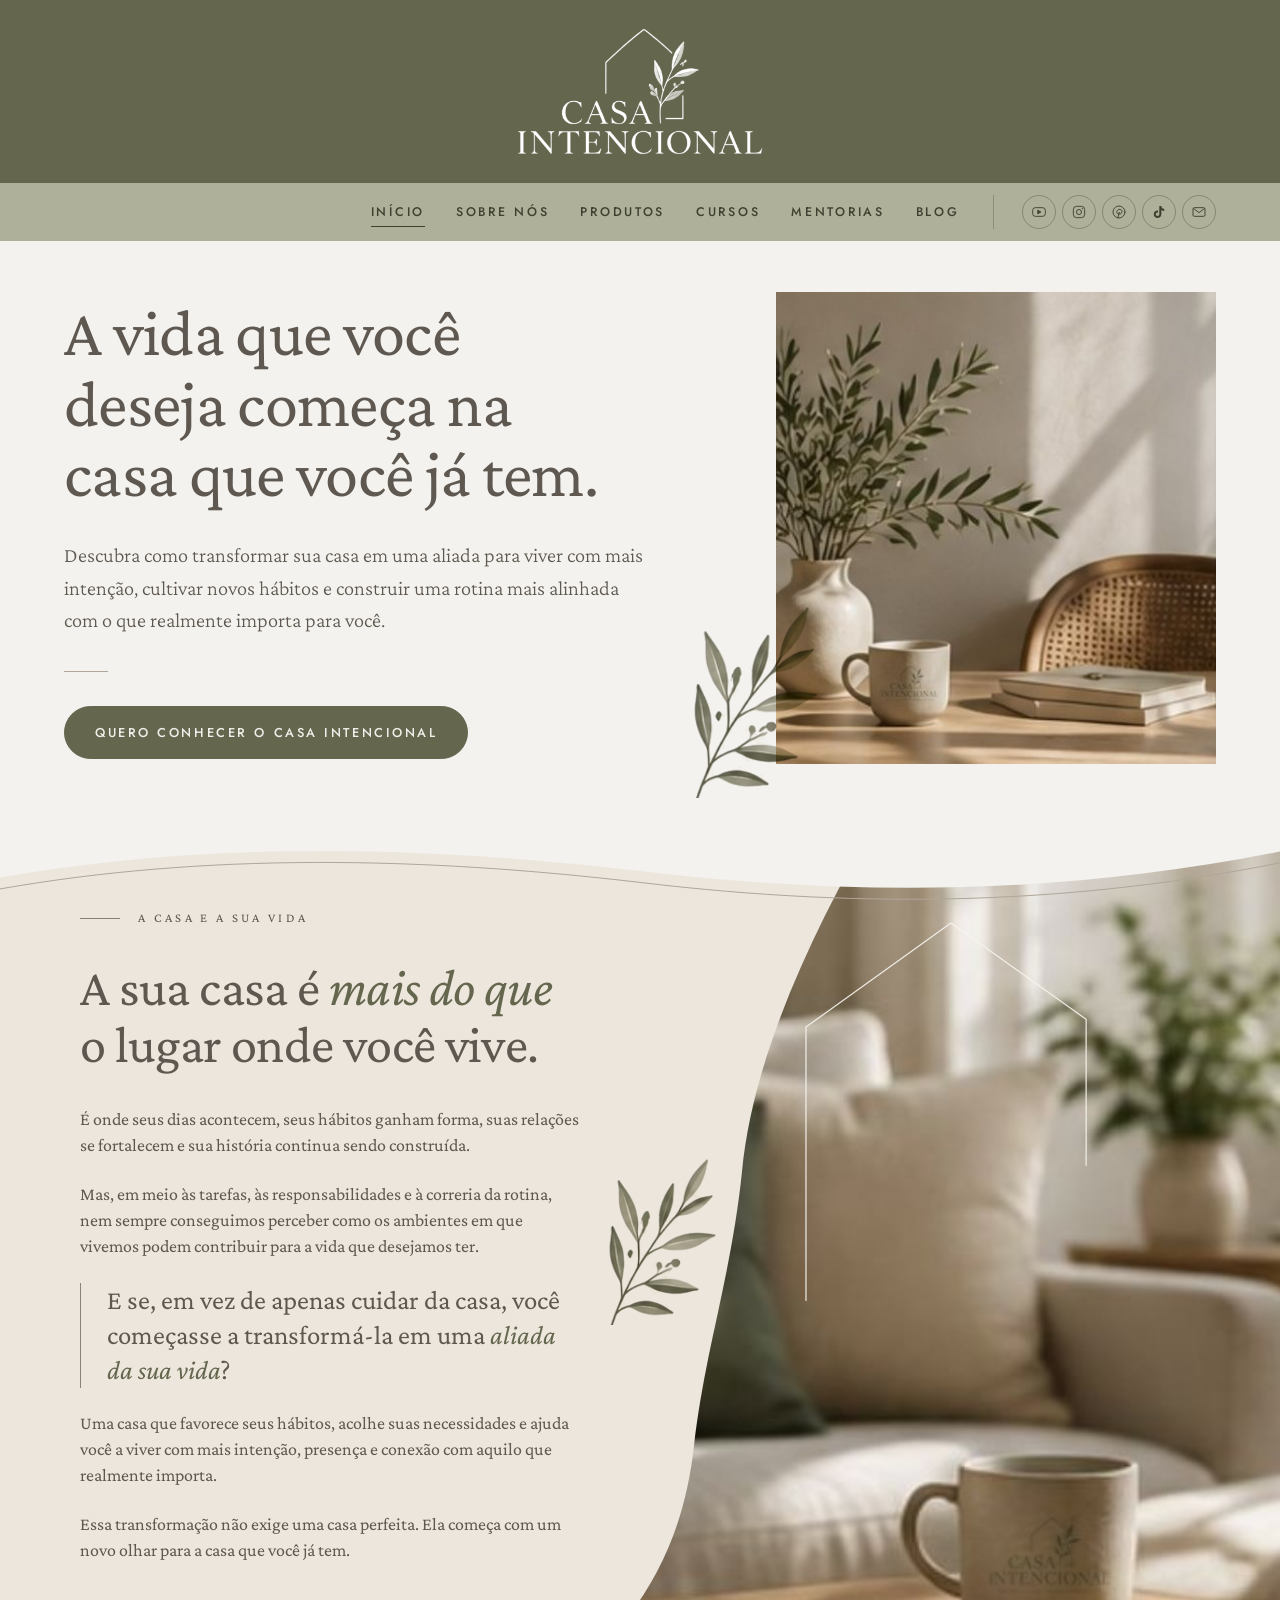
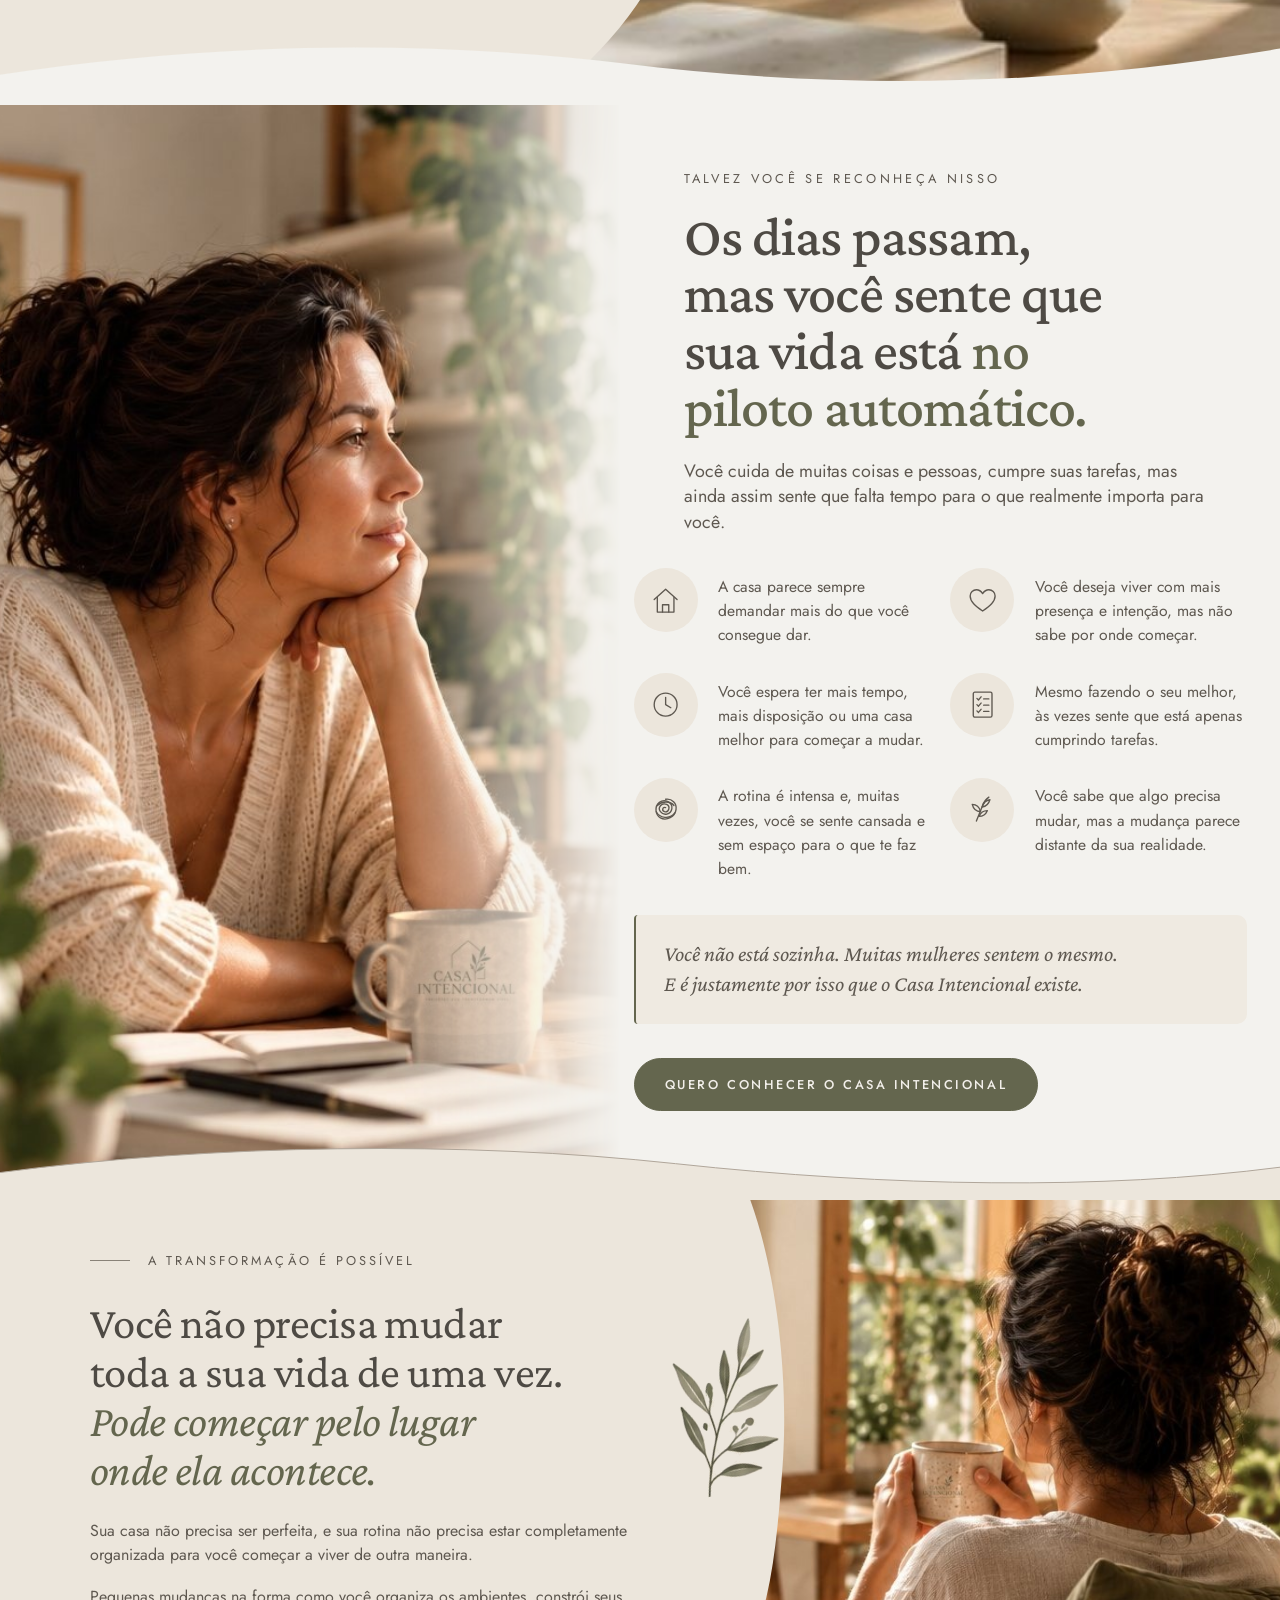
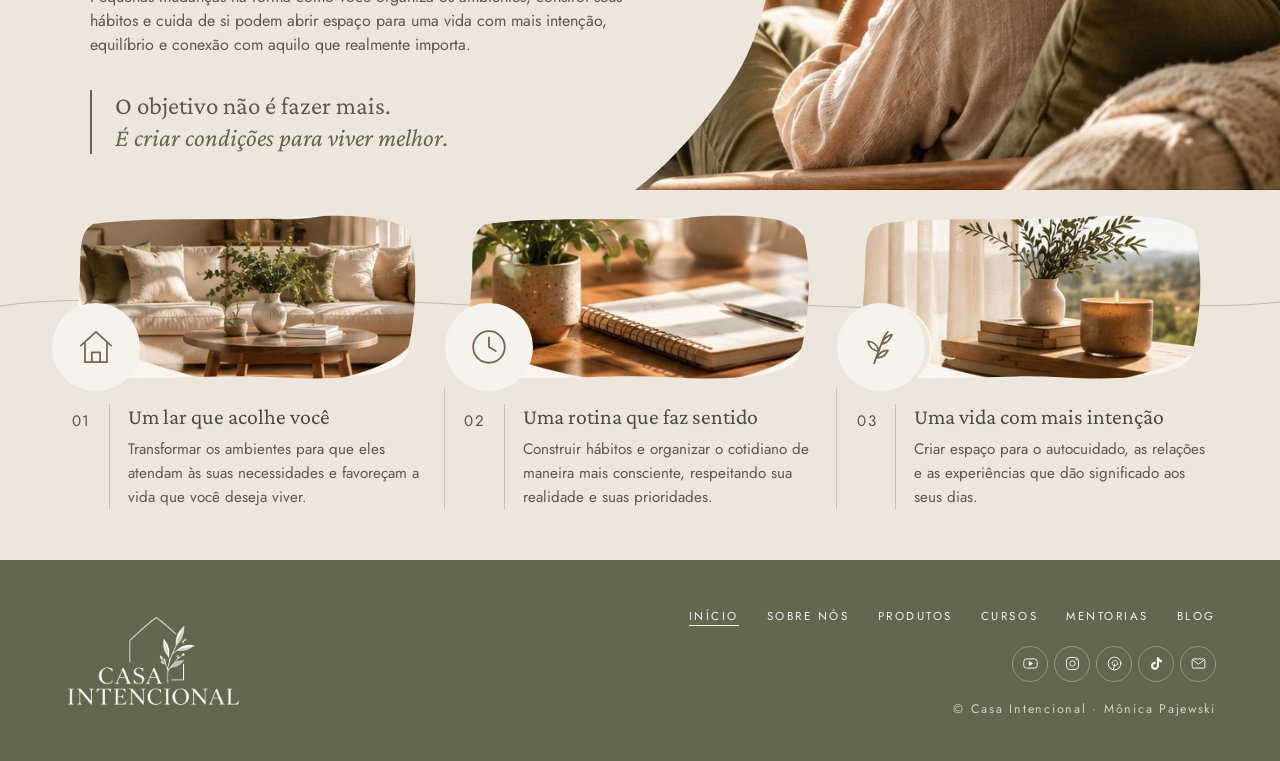
==== commit acbb047c: "Menu congelado no topo ao rolar a página O cabeçalho fica sticky com top negativo igual à altura da " ====
--- a/index.html
+++ b/index.html
@@ -381,6 +381,11 @@
 </footer>
 <script>
 (function () {
+  var t = document.querySelector('.topo-inner'); if (!t) return;
+  function f() { document.documentElement.style.setProperty('--faixa', t.offsetHeight + 'px'); }
+  f(); window.addEventListener('resize', f); window.addEventListener('load', f);
+})();
+(function () {
   var b = document.querySelector('.menu-btn'); if (!b) return;
   var m = b.closest('.menu');
   b.addEventListener('click', function () { var a = m.classList.toggle('aberto'); b.setAttribute('aria-expanded', a ? 'true' : 'false'); });
--- a/assets/site.css
+++ b/assets/site.css
@@ -208,7 +208,8 @@
 
 
 /* Faixa clara abaixo do verde-oliva: menu centralizado e ícones (redes + e-mail) à direita */
-.topo-inner { justify-content: flex-start !important; }
+.topo-inner { justify-content: center !important; }
+.logo-topo { margin-left: 0 !important; }
 .barra-menu { position: relative; background: var(--verde-suave); }
 .barra-inner { position: relative; max-width: 1360px; margin: 0 auto; min-height: 58px; display: flex; align-items: center; justify-content: center;
   padding-left: max(24px, 5vw, env(safe-area-inset-left, 0px)); padding-right: max(24px, 5vw, env(safe-area-inset-right, 0px)); }
@@ -243,3 +244,6 @@
   .barra-inner { justify-content: flex-end; gap: clamp(24px, 2.6vw, 40px); }
   .barra-menu .redes { position: static; transform: none; padding-left: clamp(20px, 2.2vw, 32px); border-left: 1px solid rgba(63, 65, 48, .3); }
 }
+
+/* Menu congelado ao rolar: o cabeçalho gruda no topo deslocado pela altura da faixa oliva (--faixa, medida no script do rodapé), então só a faixa clara do menu fica visível */
+.topo { position: sticky !important; top: calc(-1 * var(--faixa, 0px)); z-index: 40; }
